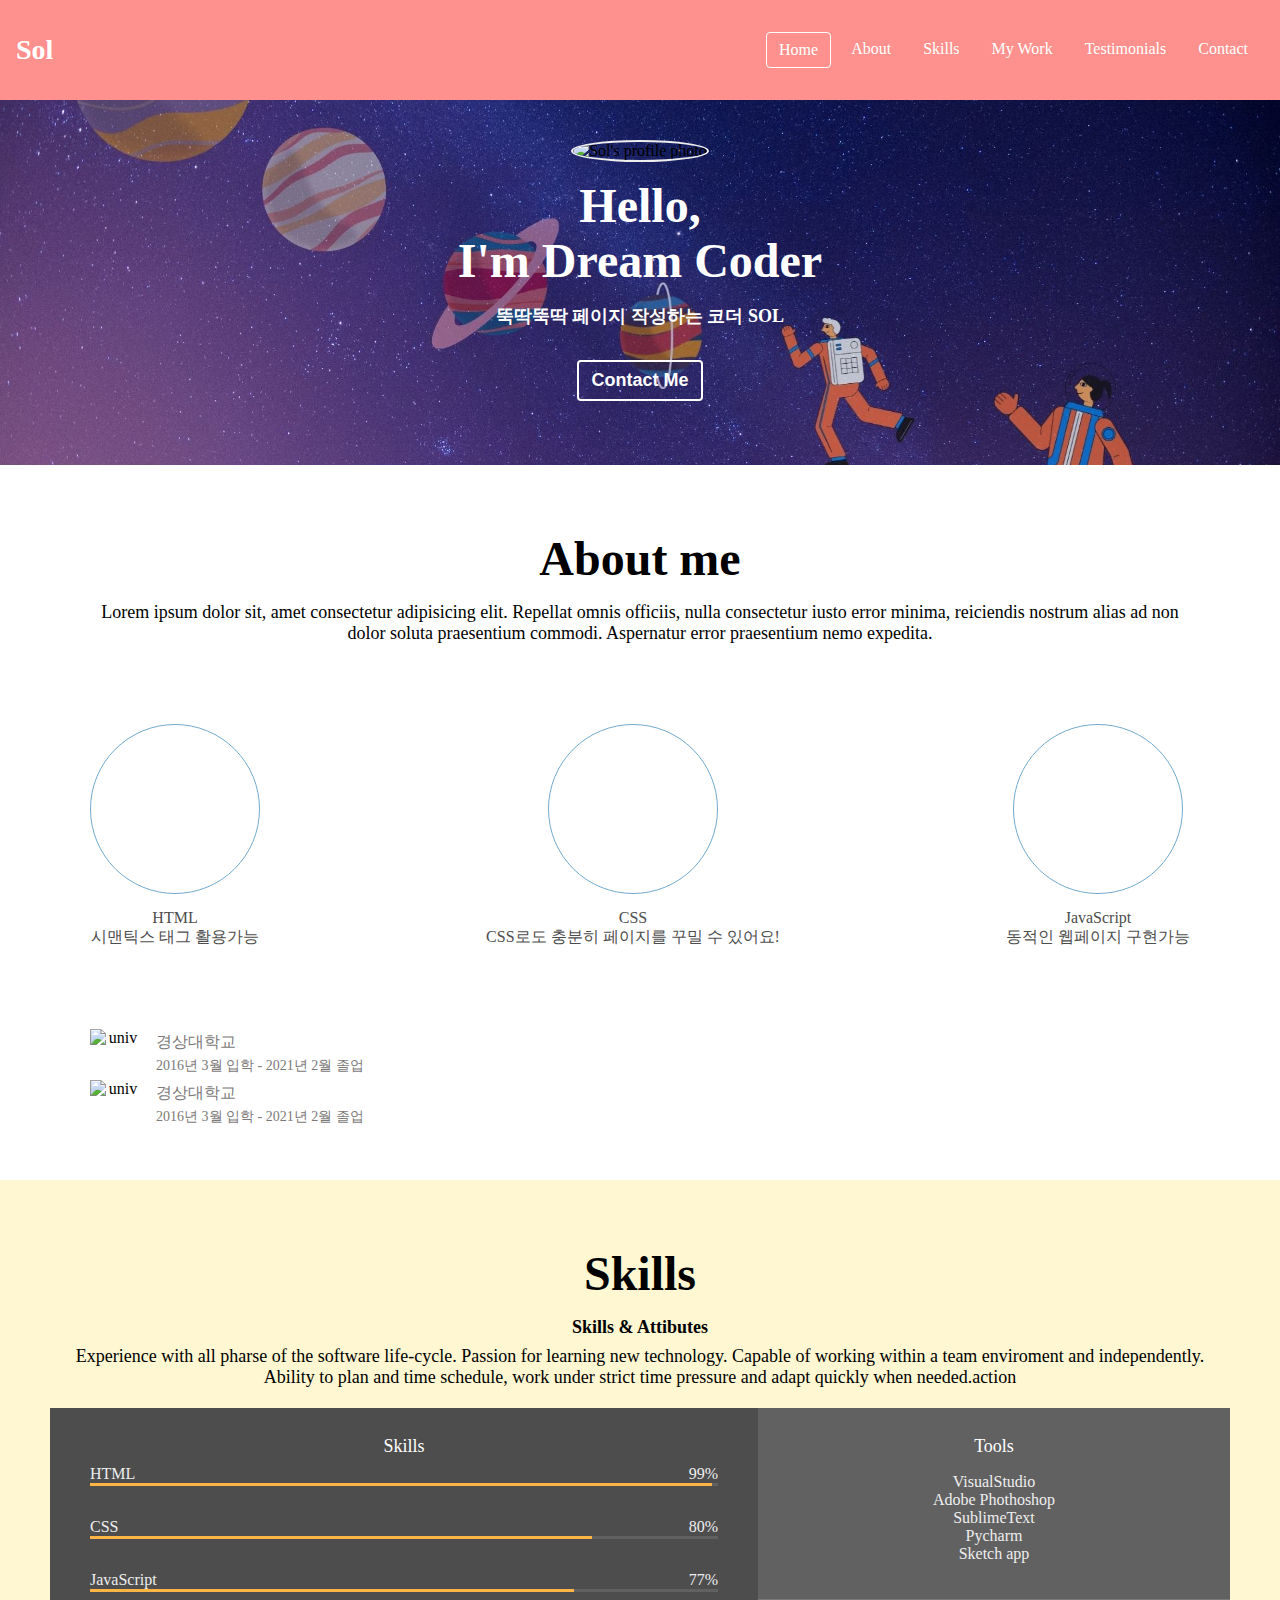
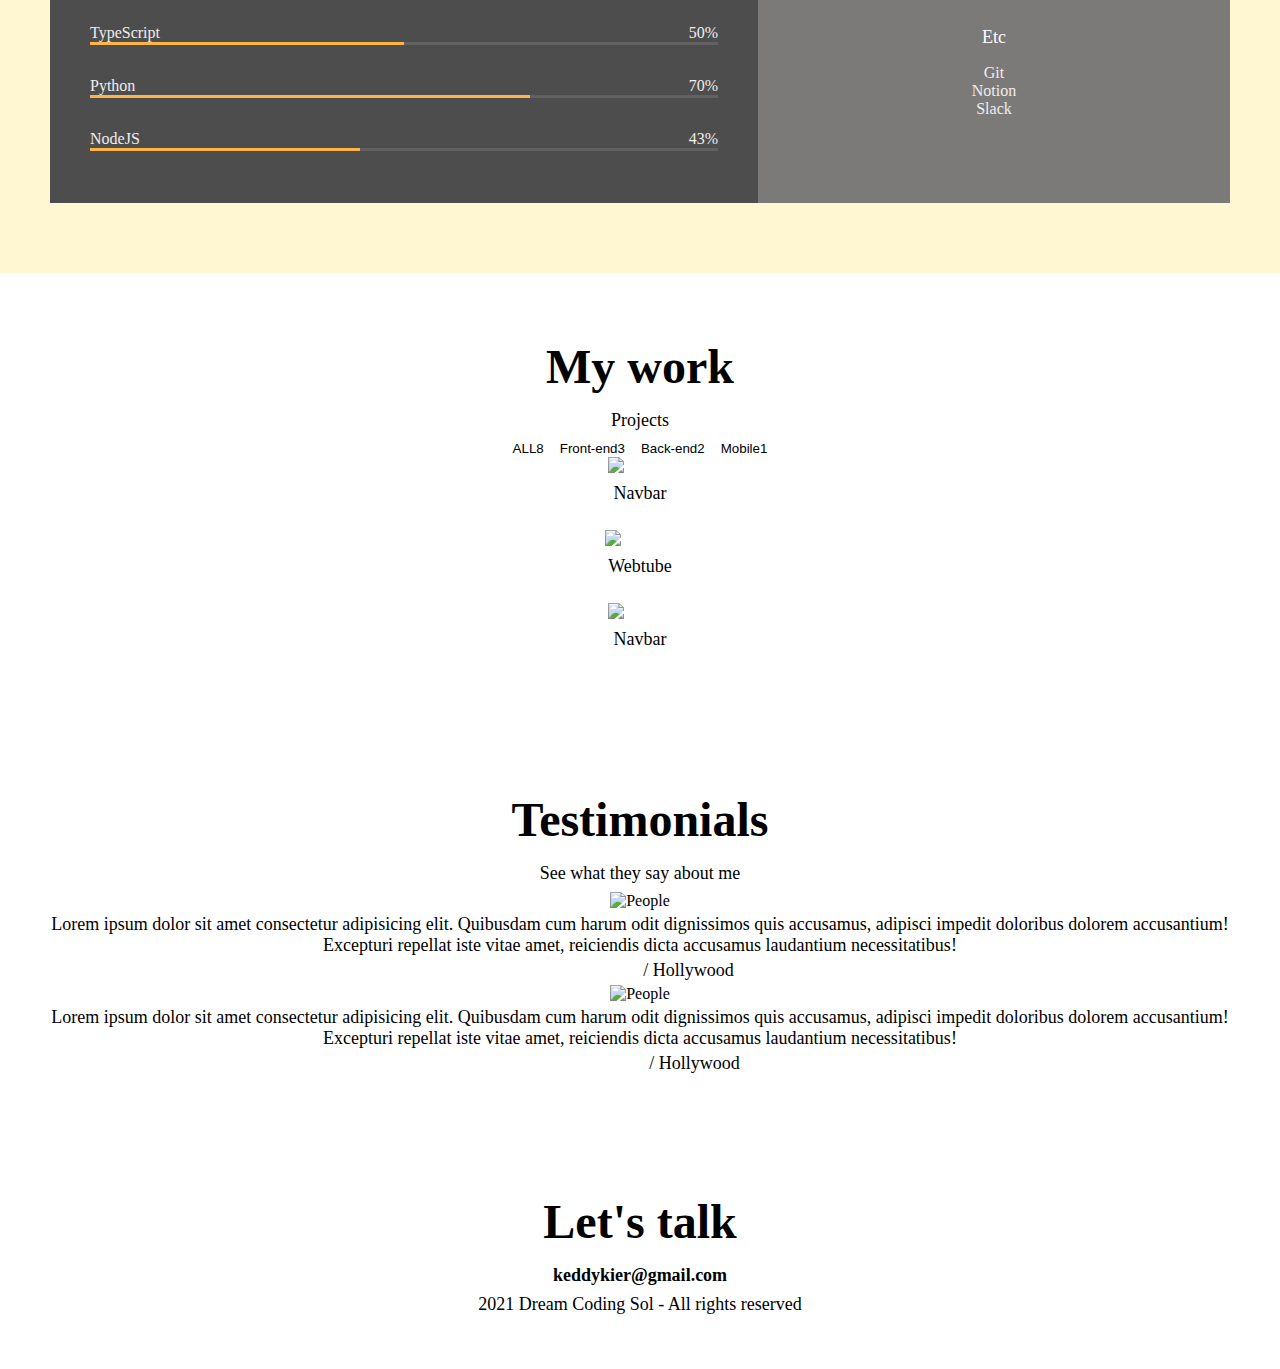
==== portfolio/index.html @ 5430c230 "CSS:Skills" ====
<!DOCTYPE html>
<html lang="en">
<head>
    <meta charset="UTF-8">
    <meta http-equiv="X-UA-Compatible" content="IE=edge">
    <meta name="viewport" content="width=device-width, initial-scale=1.0">
    <title>Sol's Portfolio</title>
    <meta name="description" content="Portfolio for world-renowned software engineer Elli">
    <meta name="author" content="sol">
    <link rel="icon" type="img/png" href="img/favicon.png"/>
    <script defer src="https://use.fontawesome.com/releases/v5.15.3/js/all.js" integrity="sha384-haqrlim99xjfMxRP6EWtafs0sB1WKcMdynwZleuUSwJR0mDeRYbhtY+KPMr+JL6f" crossorigin="anonymous"></script>
    <link rel="preconnect" href="https://fonts.googleapis.com">
    <link rel="preconnect" href="https://fonts.gstatic.com" crossorigin>
    <link href="https://fonts.googleapis.com/css2?family=Open+Sans:wght@400;600;700&display=swap" rel="stylesheet">
    <link rel="stylesheet" href="style.css">
    <script src="main.js" defer></script>
</head>
<body>
    <!-- Navbar -->
    <nav id="navbar">
        <div class="navbar__logo">
            <i class="fab fa-diaspora"></i>
            <a href="#">Sol</a>
        </div>
        <div class="navbar__menu">
            <ul class="navbar__menu">
                <li class="navbar__menu__item active">Home</li>
                <li class="navbar__menu__item">About</li>
                <li class="navbar__menu__item">Skills</li>
                <li class="navbar__menu__item">My Work</li>
                <li class="navbar__menu__item">Testimonials</li>
                <li class="navbar__menu__item">Contact</li>
            </ul>
        </div>
    </nav>
    <!-- Home -->
    <section id="home">
        <img src="img/profile.png" alt="Sol's profile photo" class="home__avatar">
        <h1 class="home_title">Hello, <br/>I'm Dream Coder</h1>
        <h2 class="home_description">뚝딱뚝딱 페이지 작성하는 코더 SOL</h2>
        <button class="home_contact">Contact Me</button>
    </section>
    <!-- About me -->
    <section id="about" class="section section__container">
        <h1>About me</h1>
        <p>Lorem ipsum dolor sit, amet consectetur adipisicing elit. Repellat omnis officiis, 
            nulla consectetur iusto error minima, reiciendis nostrum alias ad non dolor soluta praesentium commodi. 
            Aspernatur error praesentium nemo expedita.</p>
            <div class="about__majors">
                <div class="major">
                    <div class="major__icon">
                        <i class="fab fa-html5"></i>
                    </div>
                    <div class="major__title">HTML</div>
                    <div class="major__description">시맨틱스 태그 활용가능</div>
                </div>
            
                <div class="major">
                    <div class="major__icon">
                        <i class="fab fa-css3-alt"></i>
                    </div>
                    <div class="major__title">CSS</div>
                    <div class="major__description">CSS로도 충분히 페이지를 꾸밀 수 있어요!</div>
                </div>
                <div class="major">
                    <div class="major__icon">
                        <i class="fab fa-js-square"></i>
                    </div>
                <div class="major__title">JavaScript</div>
                <div class="major__description">동적인 웹페이지 구현가능</div>
                </div>
             </div>
    <div class="about__jobs">
        <div class="job">
            <img src="img/univ.png" alt="univ" class="job__logo">
            <div class="job__description">
            <p class="job__name">경상대학교</p>
            <p class="job__period">2016년 3월 입학 - 2021년 2월 졸업</p>
            </div>
        </div>
        <div class="job">
        <img src="img/univ.png" alt="univ" class="job__logo">
        <div class="job__description">
            <p class="job__name">경상대학교</p>
            <p class="job__period">2016년 3월 입학 - 2021년 2월 졸업</p>
        </div>
        </div>
    </div>    
</section>
    <!-- Skills -->
    <section id="skills" class="section">
        <div class="section__container">
        <h1>Skills</h1>
        <h2>Skills & Attibutes</h2>
        <p>Experience with all pharse of the software life-cycle. Passion for learning new technology.
            Capable of working within a team enviroment and independently. Ability to plan and time schedule, work under strict time pressure and adapt quickly when needed.action
        </p>
        <div class="skillset">
            <div class="skillset__left">
                <h3 class="skillset__title">Skills</h3>
                <div class="skill">
                    <div class="skill__description">
                        <span>HTML</span>
                        <span>99%</span>
                    </div>
                    <div class="skill__bar">
                        <div class="skill__value" style="width: 99%;"></div>
                    </div>
                </div>
                <div class="skill">
                    <div class="skill__description">
                        <span>CSS</span>
                        <span>80%</span>
                    </div>
                    <div class="skill__bar">
                        <div class="skill__value" style="width: 80%";></div>
                    </div>
                </div>
                <div class="skill">
                    <div class="skill__description">
                        <span>JavaScript</span>
                        <span>77%</span>
                    </div>
                    <div class="skill__bar">
                        <div class="skill__value" style="width: 77%";></div>
                    </div>
                </div>
                <div class="skill">
                    <div class="skill__description">
                        <span>TypeScript</span>
                        <span>50%</span>
                    </div>
                    <div class="skill__bar">
                        <div class="skill__value" style="width: 50%";></div>
                    </div>
                </div>
                <div class="skill">
                    <div class="skill__description">
                        <span>Python</span>
                        <span>70%</span>
                    </div>
                    <div class="skill__bar">
                        <div class="skill__value" style="width: 70%";></div>
                    </div>
                </div>
                <div class="skill">
                    <div class="skill__description">
                        <span>NodeJS</span>
                        <span>43%</span>
                    </div>
                    <div class="skill__bar">
                        <div class="skill__value" style="width: 43%";></div>
                    </div>
                </div>
            </div>
            <div class="skillset__right">
                <div class="tools">
                    <h3 class="skillset__title">Tools</h3>
                    <ul class="tools_list">
                        <li><span>VisualStudio</span></li>
                        <li><span>Adobe Phothoshop</span></li>
                        <li><span>SublimeText</span></li>
                        <li><span>Pycharm</span></li>
                        <li><span>Sketch app</span></li>
                    </ul>
                </div>
                <div class="etc">
                    <h3 class="skillset__title">Etc</h3>
                    <ul class="etc__list">
                        <li><span>Git</span></li>
                        <li><span>Notion</span></li>
                        <li><span>Slack</span></li>
                    </ul>
                </div>
            </div>
        </div>
    </div>
    </section>
    <!-- Work -->
    <section id="work" class="section">
        <h1>My work</h1>
        <h3>Projects</h3>
        <div class="work__categories">
            <button class="category__btn">ALL<span class="catecory__count">8</span></button>
            <button class="category__btn">Front-end<span class="catecory__count">3</button>
            <button class="category__btn">Back-end<span class="catecory__count">2</button>
            <button class="category__btn">Mobile<span class="catecory__count">1</button>
        </div>

        <div class="work__projects">
            <a href="" class="project" target=blank>
            <img class="project__img" src="img/projects/navbar.png" alt="Navbar">
            <div class="project__description">
                <h3>Navbar</h3>
                <span>make a Dynamic Navbar</span>
            </div>
            </a>
            <a href="" class="project" target=blank>
                <img class="project__img" src="img/projects/webtube.png" alt="webtube">
                <div class="project__description">
                    <h3>Webtube</h3>
                    <span>make a Mobile Webtube</span>
            </div>
            </a>
            <a href="" class="project" target=blank>
                <img class="project__img" src="img/projects/navbar.png" alt="Navbar">
                <div class="project__description">
                    <h3>Navbar</h3>
                    <span>make a Dynamic Navbar</span>
            </div>
            </a>
        </div>
    </section>
    <!-- Testminoals -->
    <section id="testimonials" class="section">
        <h1>Testimonials</h1>
        <h3>See what they say about me</h3>
        <div class="testimonials">
            <div class="testimonial">
                <img src="img/people/emmastone.jpeg" alt="People" class="testimonial__avatar">
                <div class="testimonial__speech-bubble">
                    <p>Lorem ipsum dolor sit amet consectetur adipisicing elit. Quibusdam cum harum odit dignissimos quis accusamus, adipisci impedit doloribus dolorem accusantium! Excepturi repellat iste vitae amet, reiciendis dicta accusamus laudantium necessitatibus!</p>
                    <p class="name"><a href="">Emma Stone</a> / Hollywood</p>
                </div>
            <div class="testimonial">
                <img src="img/people/emmawatson.jpeg" alt="People" class="testimonial__avatar">
                <div class="testimonial__speech-bubble">
                    <p>Lorem ipsum dolor sit amet consectetur adipisicing elit. Quibusdam cum harum odit dignissimos quis accusamus, adipisci impedit doloribus dolorem accusantium! Excepturi repellat iste vitae amet, reiciendis dicta accusamus laudantium necessitatibus!</p>
                    <p class="name"><a href="">Emma Watson</a> / Hollywood</p>
                </div>
            </div>
        </div>
    </section>
    <!-- Contact -->
    <section id="contact" class="section">
        <h1 class="contact__title">Let's talk</h1>
        <h2 class="contact__email">keddykier@gmail.com</h2>
        <div class="contact__links">
        <a href="https://github.com/EomNamyoung" target="_blank">
            <i class="fab fa-github"></i>
        </a>
    </div>
    <p class="contact__rights">2021 Dream Coding Sol - All rights reserved</p>
    </section>
</body>
</html>
---- portfolio/style.css ----
/* Global */
:root {
  /* Color */
  --color-white: #ffffff;
  --color-light-white: #eeeeee;
  --color-dark-white: #bdbdbd;
  --color-pink: #fe918d;
  --color-dark-pink: #ff6863;
  --color-dark-grey: #4d4d4d;
  --color-grey: #616161;
  --color-light-grey: #7c7979;
  --color-blue: #73aace;
  --color-yellow: #fff7d1;
  --color-orange: #feb546;
  --color-black: #000000;

  /* Font size */
  --font-large: 48px;
  --font-medium: 28px;
  --font-regular: 18px;
  --font-small: 16px;
  --font-micro: 14px;

  /* Font weight */
  --weight-bold: 700;
  --weight-semi-bold: 600;
  --weight-regular: 400;

  /* Size */
  --size-border-radius: 4px;

  /* Animation */
  --animation-duration: 500ms;
}

/* Universal tags */
* {
  box-sizing: border-box;
}

body {
  margin: 0;
  font-family: "Open Sans" sans-serif;
  cursor: default;
}
a {
  text-decoration: none;
  color: var(--color-white);
}
ul {
  padding-left: 0;
}
li {
  list-style: none;
}
button {
  background-color: transparent;
  cursor: pointer;
  border: none;
  outline: none;
}

/* Typography */
h1 {
  font-size: var(--font-large);
  font-weight: var(--weight-bold);
  color: var(--color-black);
  margin: 16px 0px;
}

h2 {
  font-size: var(--font-regular);
  font-weight: var(--weight-semi-bold);
  color: var(--color-black);
  margin: 8px 0;
}
h3 {
  font-size: var(--font-regular);
  font-weight: var(--font-regular);
  color: var(--color-black);
  margin: 8px 0;
}

p {
  font-size: var(--font-regular);
  font-weight: var(--font-regular);
  color: var(--color-black);
  margin: 4px 0;
}

/* Navbar */
#navbar {
  display: flex;
  justify-content: space-between;
  background-color: var(--color-pink);
  align-items: center;
  color: var(--color-white);
  padding: 16px;
}

.navbar__menu {
  display: flex;
}
.navbar__logo {
  font-size: var(--font-medium);
  font-weight: var(--weight-semi-bold);
}
.navbar__menu__item {
  padding: 8px 12px;
  margin: 0 4px;
  cursor: pointer;
  border-radius: var(--size-border-radius);
}
.navbar__menu__item.active {
  border: 1px solid var(--color-white);
  border-radius: var(--size-border-radius);
}
.navbar__menu__item:hover {
  background-color: var(--color-dark-pink);
}

/* Home */
#home {
  background: url("img/space.jpg") center/cover no-repeat;
  padding: 40px;
  text-align: center;
}
.home__avatar {
  width: 250px;
  height: 250px;
  border-radius: 50%;
  border: 2px solid var(--color-light-white);
}

.home_title,
.home_description {
  color: var(--color-white);
}

.home_contact {
  font-size: var(--font-regular);
  font-weight: var(--weight-bold);
  margin: 24px;
  padding: 8px 12px;
  border: 2px solid var(--color-white);
  border-radius: var(--size-border-radius);
  color: var(--color-white);
}
/* Section common */
.section {
  padding: 50px;
  text-align: center;
  margin: auto;
}

.section__container {
  max-width: 1200px;
  margin: auto;
}

/* About */

.about__majors {
  display: flex;
  justify-content: space-between;
  margin: 80px 0;
}

.major__icon {
  width: 170px;
  height: 170px;
  font-size: 70px;
  line-height: 170px;
  margin: auto;
  border: 1px solid var(--color-blue);
  border-radius: 50%;
  margin-bottom: 15px;
  color: var(--color-blue);
}
.major__icon i {
  transition: all var(--animation-duration) ease;
}
.major__icon :hover {
  color: var(--color-pink);
  transform: rotate(-30deg) scale(1.1);
}
.major__title,
.major__description {
  color: var(--color-dark-grey);
}

.major__description {
  font-size: var(--font-small);
}
.job {
  display: flex;
  align-items: center;
}
.job__logo {
  width: 50px;
  height: 50px;
}
.job__description {
  margin: 0 16px;
  text-align: left;
}
.job__name,
.job__period {
  color: var(--color-light-grey);
}

.job__name {
  font-size: var(--font-small);
}
.job__period {
  font-size: var(--font-micro);
}
/* Skill */

#skills {
  background-color: var(--color-yellow);
}
.skillset {
  display: flex;
  background-color: var(--color-light-grey);
  color: var(--color-light-white);
  margin: 20px 0;
}
.skillset__title {
  color: var(--color-white);
}
.skillset__left {
  flex-basis: 60%;
  background-color: var(--color-dark-grey);
  padding: 20px 40px;
}
.skill {
  margin-bottom: 32px;
}
.skill__description {
  display: flex;
  justify-content: space-between;
}
.skill__bar {
  width: 100%;
  height: 3px;
  background-color: var(--color-grey);
}
.skill__value {
  height: 3px;
  background-color: var(--color-orange);
}
.skillset__right {
  flex-basis: 40%;
}

.tools {
  background-color: var(--color-grey);
}

.tools,
.etc {
  padding: 20px;
}
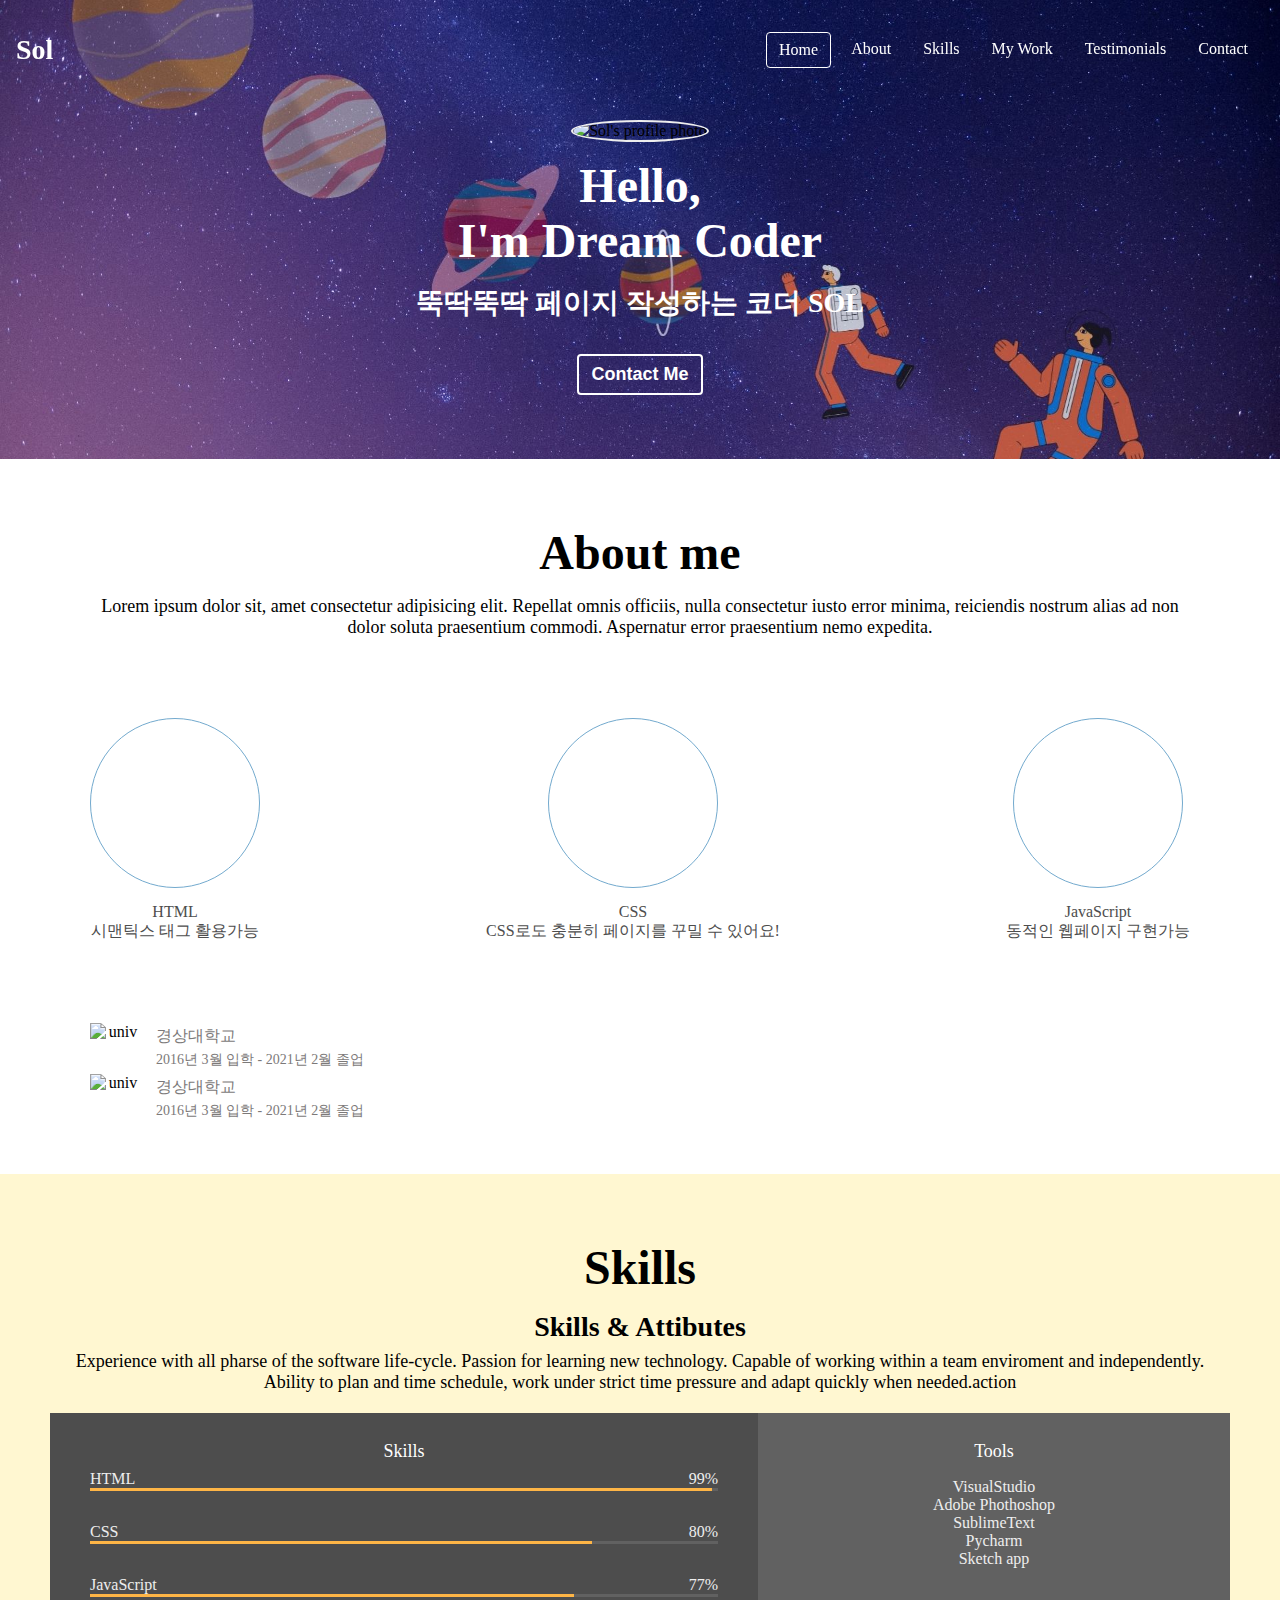
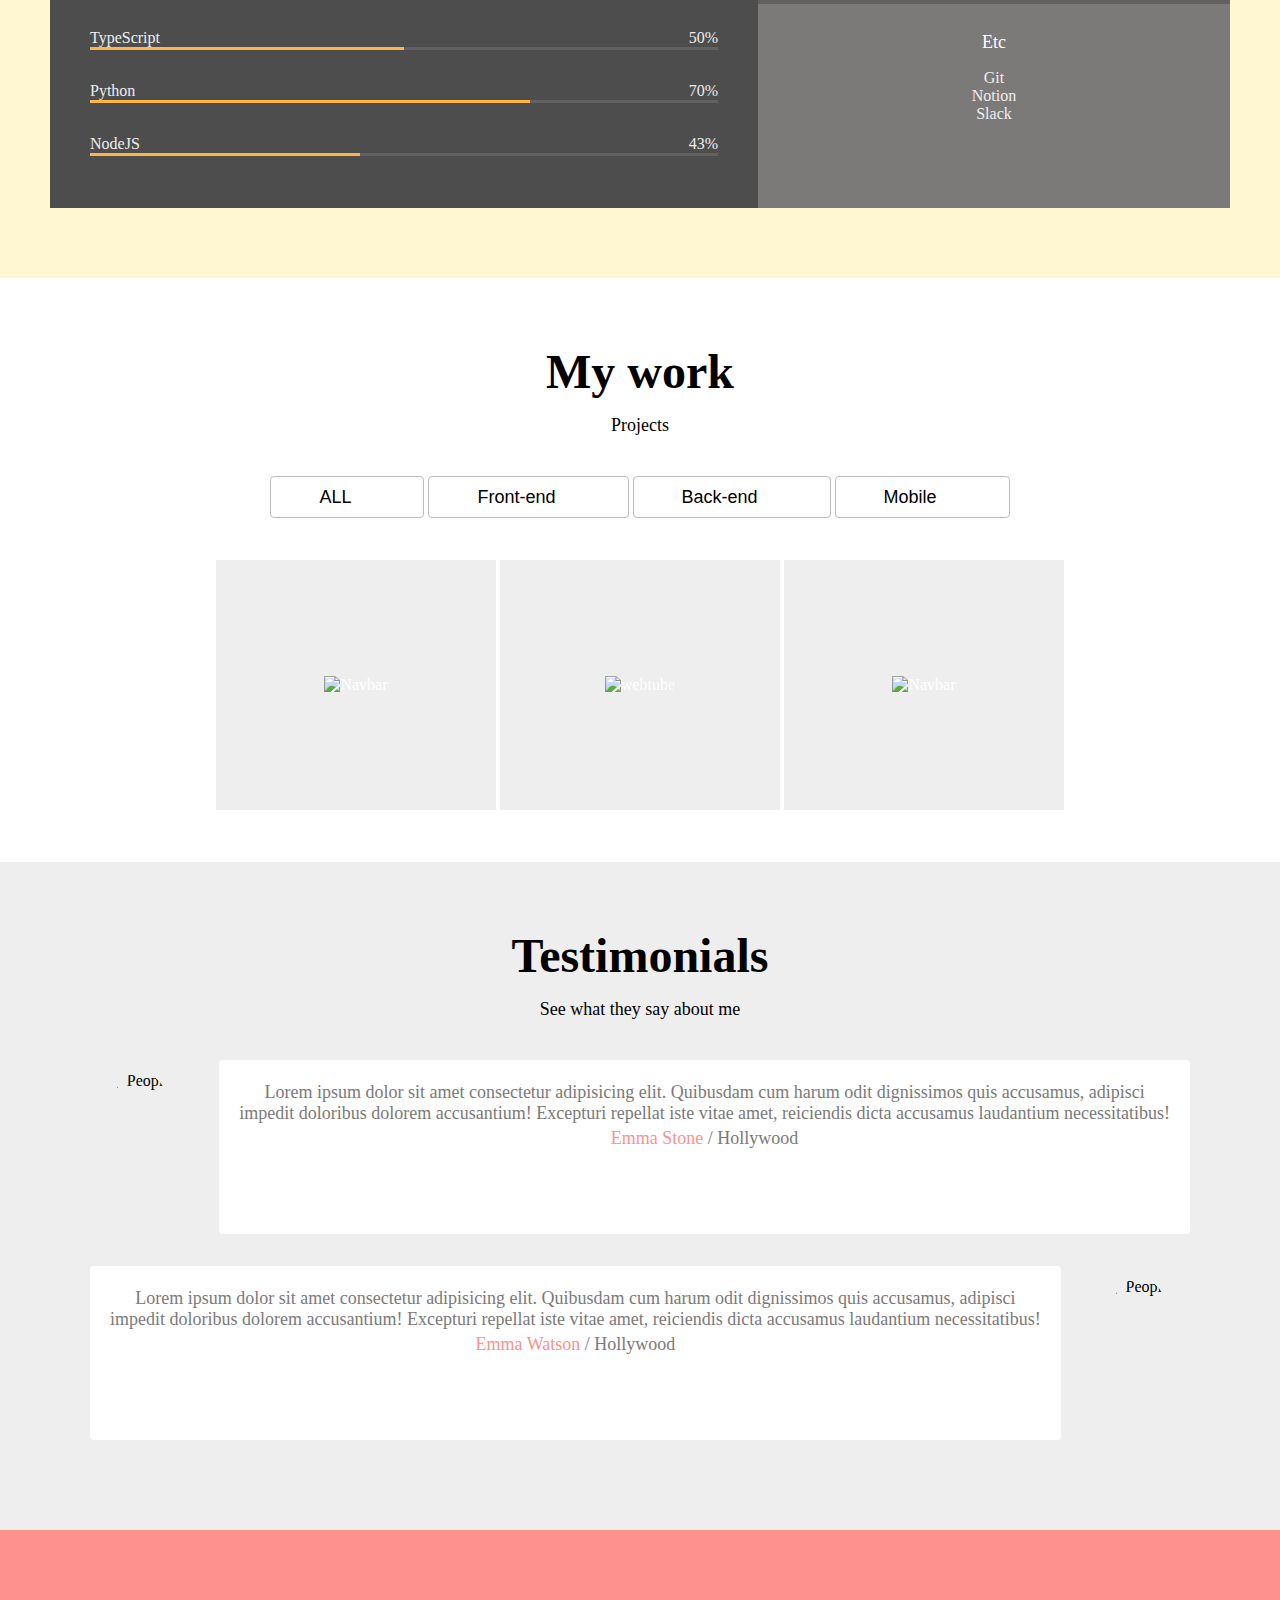
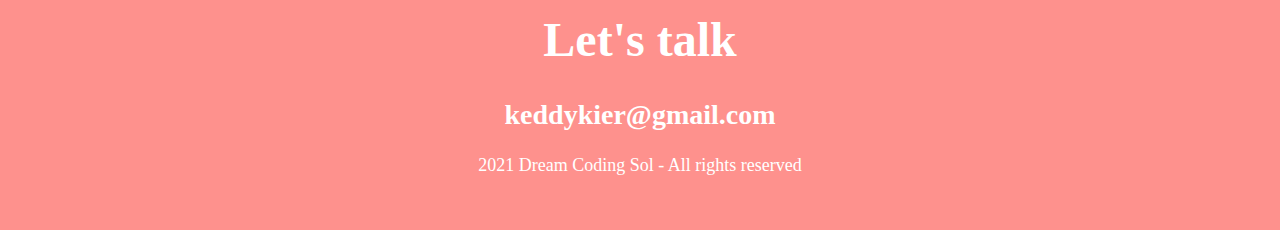
==== commit 5e3fa205: "JS: Navbar" ====
--- a/portfolio/index.html
+++ b/portfolio/index.html
@@ -32,6 +32,10 @@
                 <li class="navbar__menu__item">Contact</li>
             </ul>
         </div>
+        <!-- Toggle Button -->
+        <button class="navbar__toggle-btn">
+            <i class="fas fa-bars"></i>
+        </button>
     </nav>
     <!-- Home -->
     <section id="home">
@@ -178,13 +182,14 @@
     </section>
     <!-- Work -->
     <section id="work" class="section">
-        <h1>My work</h1>
+        <div class="section__container">
+            <h1>My work</h1>
         <h3>Projects</h3>
         <div class="work__categories">
-            <button class="category__btn">ALL<span class="catecory__count">8</span></button>
-            <button class="category__btn">Front-end<span class="catecory__count">3</button>
-            <button class="category__btn">Back-end<span class="catecory__count">2</button>
-            <button class="category__btn">Mobile<span class="catecory__count">1</button>
+            <button class="category__btn">ALL<span class="category__count">8</span></button>
+            <button class="category__btn">Front-end<span class="category__count">3</button>
+            <button class="category__btn">Back-end<span class="category__count">2</button>
+            <button class="category__btn">Mobile<span class="category__count">1</button>
         </div>
 
         <div class="work__projects">
@@ -213,7 +218,8 @@
     </section>
     <!-- Testminoals -->
     <section id="testimonials" class="section">
-        <h1>Testimonials</h1>
+        <div class="section__container">
+            <h1>Testimonials</h1>
         <h3>See what they say about me</h3>
         <div class="testimonials">
             <div class="testimonial">
@@ -222,13 +228,17 @@
                     <p>Lorem ipsum dolor sit amet consectetur adipisicing elit. Quibusdam cum harum odit dignissimos quis accusamus, adipisci impedit doloribus dolorem accusantium! Excepturi repellat iste vitae amet, reiciendis dicta accusamus laudantium necessitatibus!</p>
                     <p class="name"><a href="">Emma Stone</a> / Hollywood</p>
                 </div>
+            </div>
             <div class="testimonial">
-                <img src="img/people/emmawatson.jpeg" alt="People" class="testimonial__avatar">
                 <div class="testimonial__speech-bubble">
                     <p>Lorem ipsum dolor sit amet consectetur adipisicing elit. Quibusdam cum harum odit dignissimos quis accusamus, adipisci impedit doloribus dolorem accusantium! Excepturi repellat iste vitae amet, reiciendis dicta accusamus laudantium necessitatibus!</p>
                     <p class="name"><a href="">Emma Watson</a> / Hollywood</p>
                 </div>
-            </div>
+                <img src="img/people/emmawatson.jpeg" alt="People" class="testimonial__avatar">
+                
+            </div>
+        </div>
+        </div>
         </div>
     </section>
     <!-- Contact -->
--- a/portfolio/style.css
+++ b/portfolio/style.css
@@ -30,7 +30,7 @@
   --size-border-radius: 4px;
 
   /* Animation */
-  --animation-duration: 500ms;
+  --animation-duration: 300ms;
 }
 
 /* Universal tags */
@@ -69,7 +69,7 @@
 }
 
 h2 {
-  font-size: var(--font-regular);
+  font-size: var(--font-medium);
   font-weight: var(--weight-semi-bold);
   color: var(--color-black);
   margin: 8px 0;
@@ -90,21 +90,28 @@
 
 /* Navbar */
 #navbar {
-  display: flex;
+  position: fixed;
+  display: flex;
+  width: 100%;
   justify-content: space-between;
+  background-color: transparent;
+  align-items: center;
+  color: var(--color-white);
+  padding: 16px;
+  transition: all var(--animation-duration) ease-in-out;
+}
+#navbar.navbar--dark {
   background-color: var(--color-pink);
-  align-items: center;
-  color: var(--color-white);
-  padding: 16px;
-}
-
-.navbar__menu {
-  display: flex;
+  padding: 8px;
 }
 .navbar__logo {
   font-size: var(--font-medium);
   font-weight: var(--weight-semi-bold);
 }
+.navbar__menu {
+  display: flex;
+}
+
 .navbar__menu__item {
   padding: 8px 12px;
   margin: 0 4px;
@@ -119,10 +126,19 @@
   background-color: var(--color-dark-pink);
 }
 
+.navbar__toggle-btn {
+  position: absolute;
+  right: 32px;
+  top: 18px;
+  font-size: 24px;
+  color: var(--color-white);
+  display: none;
+}
 /* Home */
 #home {
   background: url("img/space.jpg") center/cover no-repeat;
   padding: 40px;
+  padding-top: 120px;
   text-align: center;
 }
 .home__avatar {
@@ -180,7 +196,8 @@
 .major__icon i {
   transition: all var(--animation-duration) ease;
 }
-.major__icon :hover {
+
+.major__icon:hover i {
   color: var(--color-pink);
   transform: rotate(-30deg) scale(1.1);
 }
@@ -262,3 +279,184 @@
 .etc {
   padding: 20px;
 }
+
+/* Work */
+.work__categories {
+  margin: 40px;
+}
+.category__btn {
+  border: 1px solid var(--color-dark-white);
+  border-radius: var(--size-border-radius);
+  font-size: var(--font-regular);
+  padding: 8px 48px;
+}
+.category__btn.active,
+.category__btn:hover {
+  background-color: var(--color-pink);
+  color: var(--color-white);
+}
+.category__btn.active .category__count,
+.category__btn:hover .category__count {
+  opacity: 1;
+  top: 0;
+}
+.category__count {
+  background-color: var(--color-orange);
+  border-radius: 50%;
+  color: var(--color-white);
+  width: 24px;
+  height: 24px;
+  line-height: 24px;
+  display: inline-block;
+  position: relative;
+  top: -20px;
+  left: 4px;
+  opacity: 0;
+  transition: all var(--animation-duration) ease;
+}
+
+.work__projects {
+  display: flex;
+  flex-wrap: wrap;
+  justify-content: center;
+}
+
+.project {
+  position: relative;
+  display: flex;
+  justify-content: center;
+  align-items: center;
+  width: 280px;
+  height: 250px;
+  margin: 2px;
+  background-color: var(--color-light-white);
+}
+.project__img {
+  max-width: 100%;
+  max-height: 100%;
+}
+.project__description {
+  position: absolute;
+  background-color: var(--color-black);
+  display: flex;
+  flex-direction: column;
+  justify-content: center;
+  top: 0;
+  left: 0;
+  width: 100%;
+  height: 100%;
+  opacity: 0;
+  transform: translateY(10px);
+  transition: all var(--animation-duration) ease-in;
+}
+.project:hover .project__description {
+  opacity: 0.8;
+  transform: translateY(0px);
+}
+.project__description h3 {
+  color: var(--color-white);
+}
+.project__description h3:after {
+  content: "";
+  display: block;
+  position: relative;
+  left: 50%;
+  width: 25px;
+  height: 2px;
+  margin-left: -12px;
+  margin-top: 8px;
+  background-color: var(--color-dark-white);
+}
+/* Testimonial */
+#testimonials {
+  background-color: var(--color-light-white);
+}
+.testimonials {
+  margin: 40px;
+}
+.testimonial {
+  display: flex;
+  margin: 32px 0;
+}
+.testimonial__avatar {
+  width: 150px;
+  height: 150px;
+  border-radius: 50%;
+  margin: 12px;
+}
+.testimonial__avatar:nth-child(odd) {
+  margin-right: 40px;
+}
+.testimonial__avatar:nth-child(even) {
+  margin-left: 40px;
+}
+.testimonial__speech-bubble {
+  padding: 18px;
+  background-color: var(--color-white);
+  border-radius: var(--size-border-radius);
+}
+
+.testimonial__speech-bubble p {
+  color: var(--color-light-grey);
+}
+.testimonial__speech-bubble a {
+  color: var(--color-pink);
+}
+/* Contact */
+
+#contact {
+  background-color: var(--color-pink);
+}
+
+.contact__title,
+.contact__email,
+.contact__rights {
+  color: var(--color-white);
+}
+
+.contact__title {
+  margin: 32px 0;
+}
+.contact__links {
+  font-size: var(--font-large);
+  margin: 24px 0;
+  transition: all var(--animation-duration) ease-in;
+}
+
+.contact__links i:hover {
+  transform: scale(1.1);
+  color: var(--color-yellow);
+}
+
+/* For below 768px screen width */
+@media screen and (max-width: 768px) {
+  .navbar__toggle-btn {
+    display: block;
+  }
+  #navbar {
+    flex-direction: column;
+    align-items: flex-start;
+  }
+  .navbar__menu {
+    flex-direction: column;
+    text-align: center;
+    width: 100%;
+    display: none;
+  }
+  .about__majors {
+    flex-direction: column;
+  }
+  .major {
+    margin-bottom: 38px;
+  }
+  .skillset {
+    flex-direction: column;
+  }
+  .project {
+    flex-grow: 1;
+  }
+  .testimonial__avatar {
+    width: 80px;
+    height: 80px;
+  }
+}
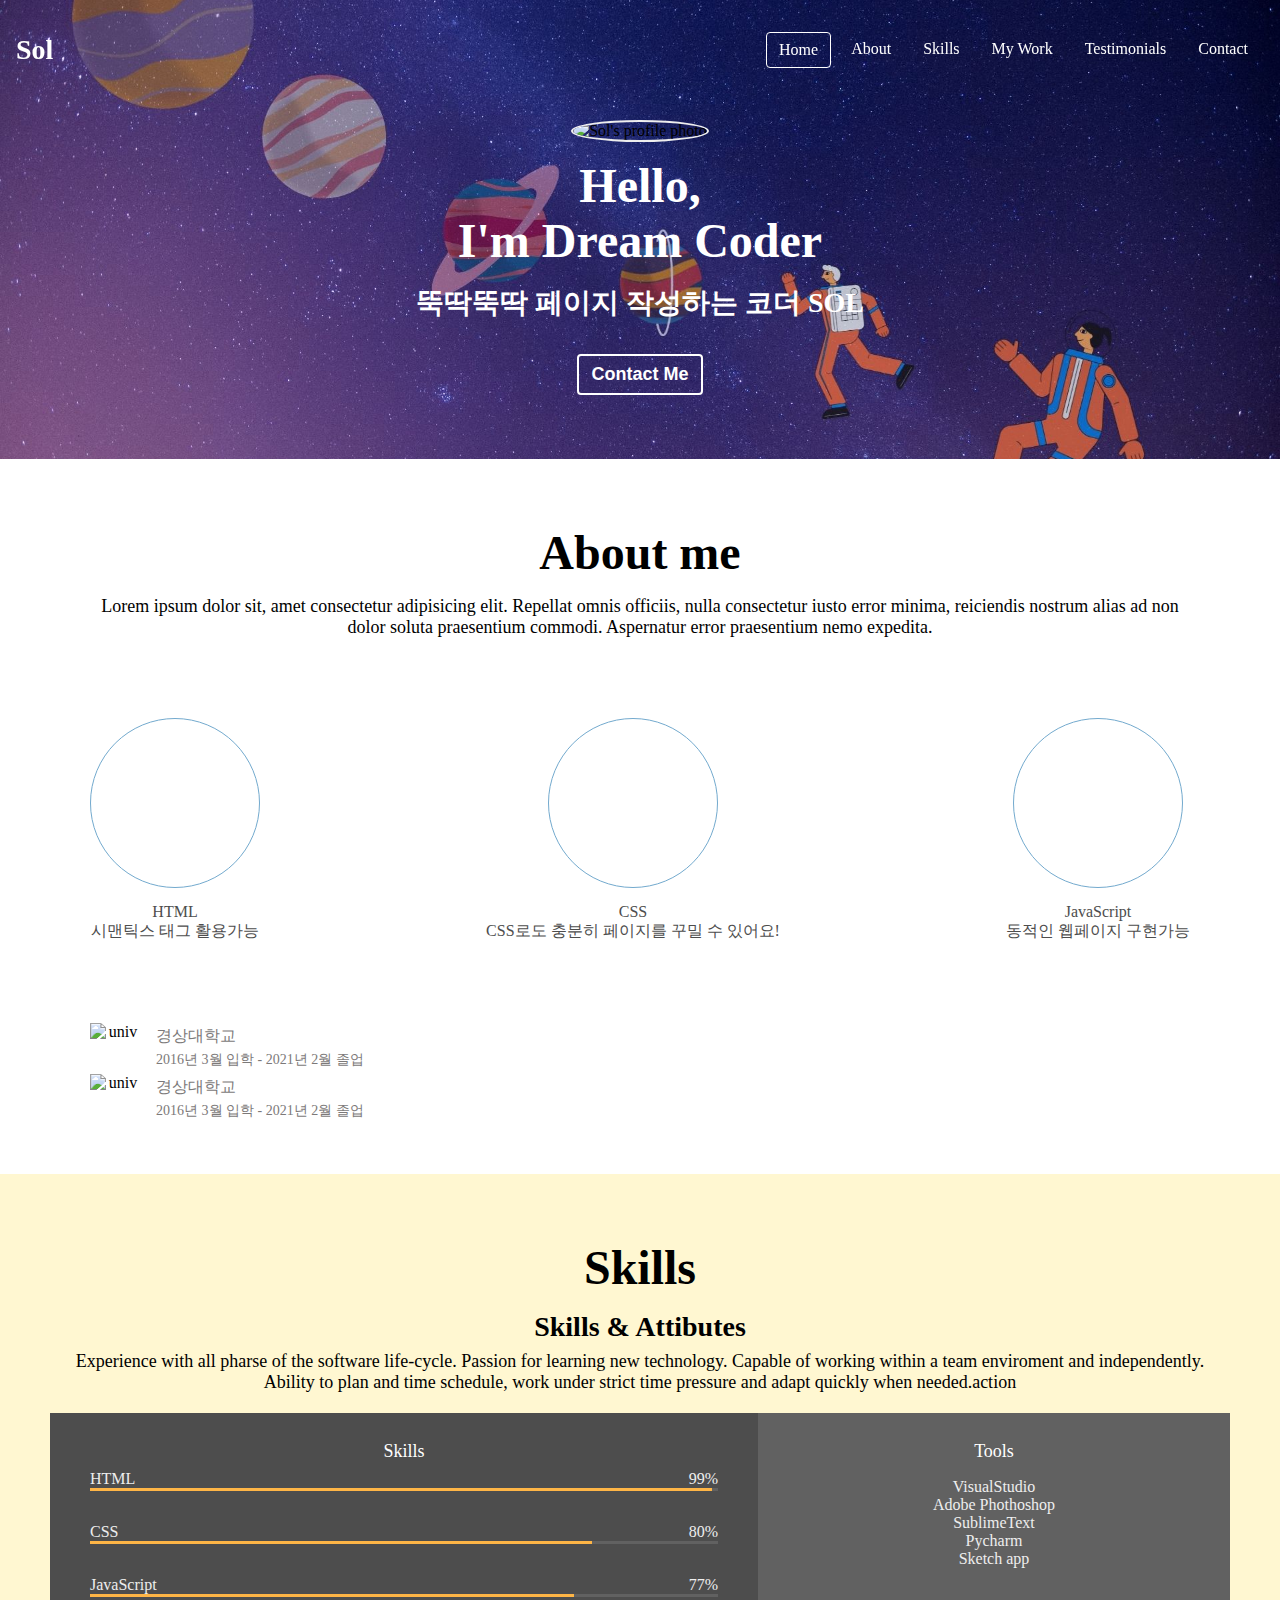
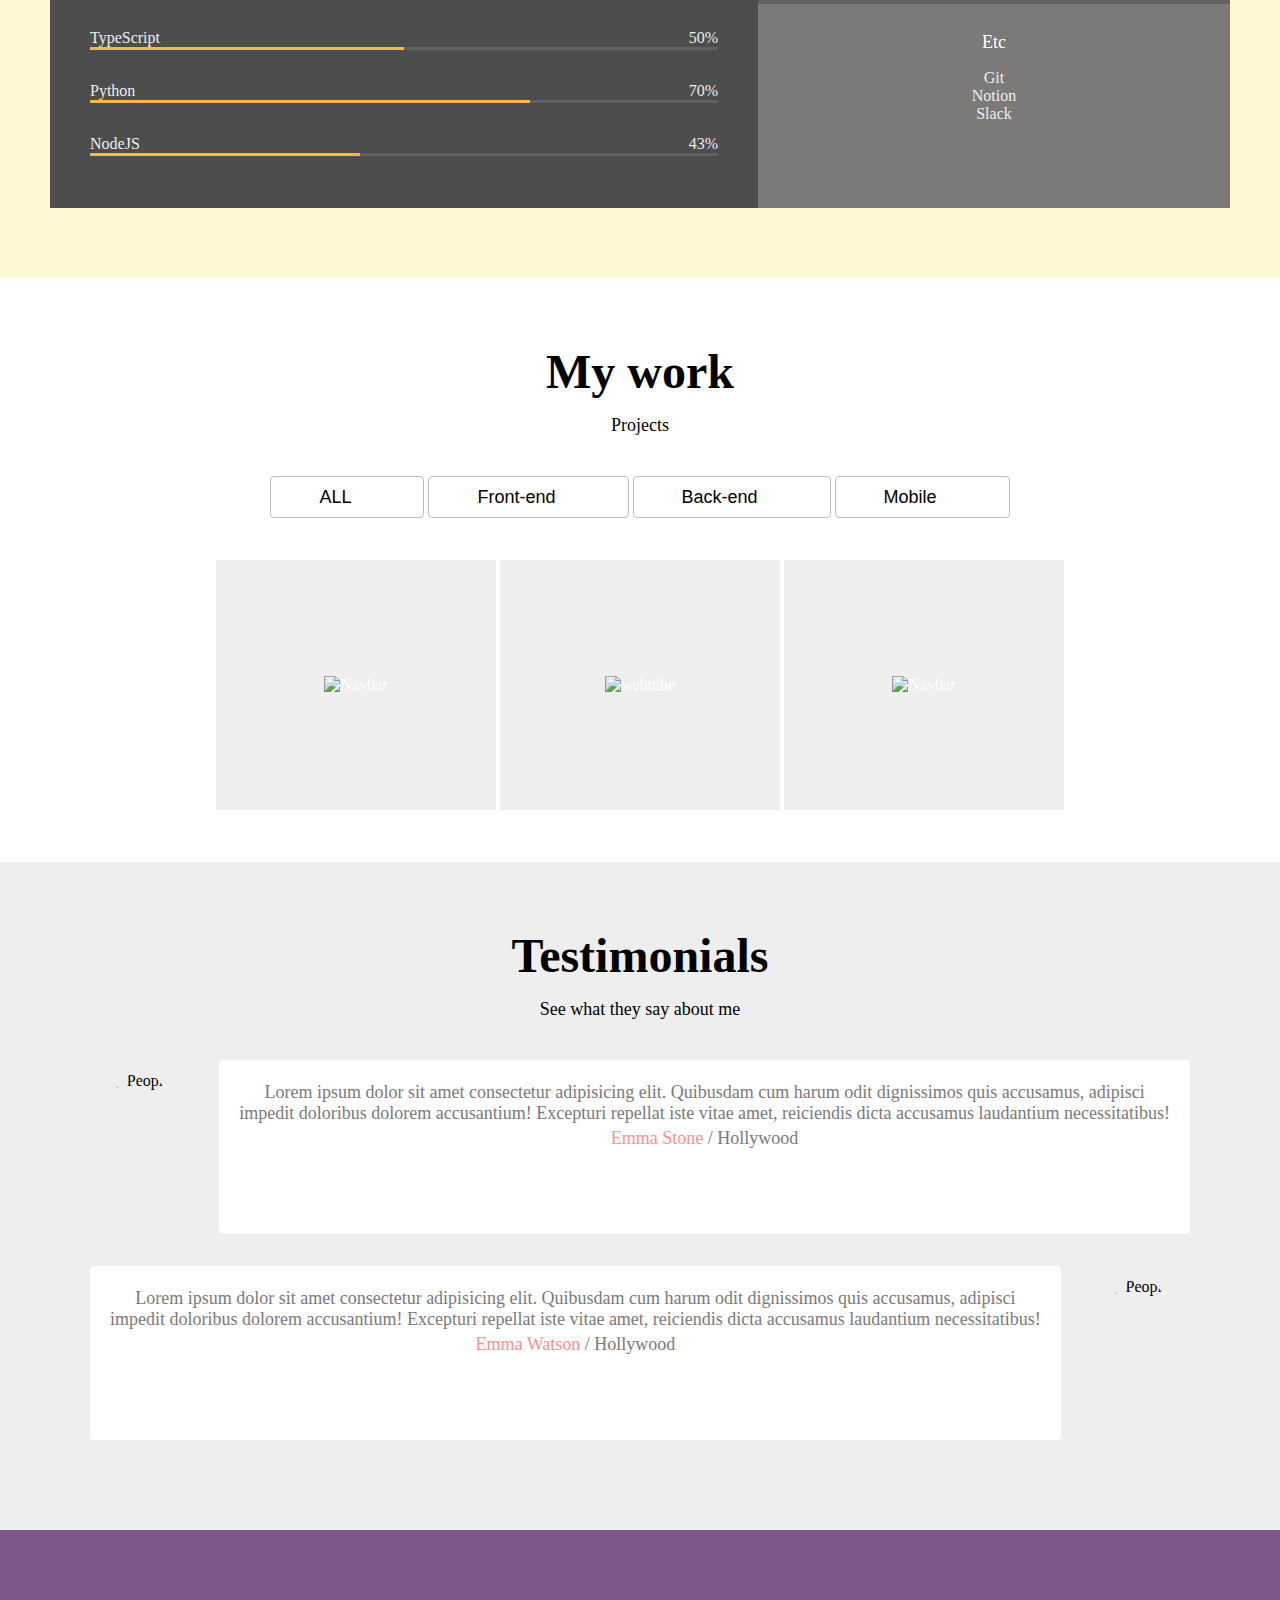
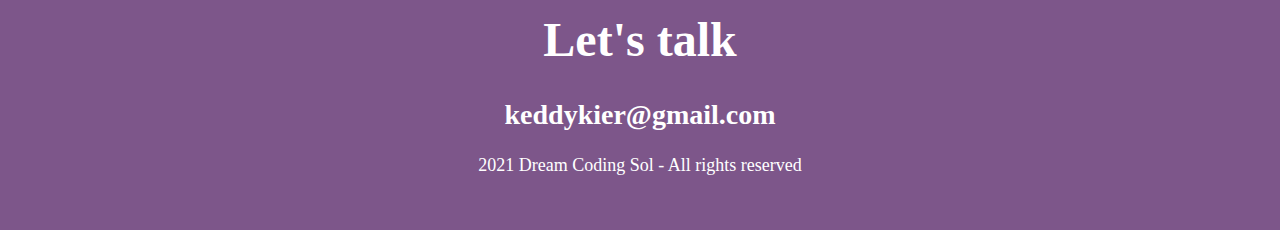
==== commit 6c1b3505: "JS: Navbar menu click" ====
--- a/portfolio/index.html
+++ b/portfolio/index.html
@@ -24,12 +24,12 @@
         </div>
         <div class="navbar__menu">
             <ul class="navbar__menu">
-                <li class="navbar__menu__item active">Home</li>
-                <li class="navbar__menu__item">About</li>
-                <li class="navbar__menu__item">Skills</li>
-                <li class="navbar__menu__item">My Work</li>
-                <li class="navbar__menu__item">Testimonials</li>
-                <li class="navbar__menu__item">Contact</li>
+                <li class="navbar__menu__item active" data-link="#home">Home</li>
+                <li class="navbar__menu__item" data-link="#about">About</li>
+                <li class="navbar__menu__item" data-link="#skills">Skills</li>
+                <li class="navbar__menu__item" data-link="#work">My Work</li>
+                <li class="navbar__menu__item" data-link="#testimonials">Testimonials</li>
+                <li class="navbar__menu__item" data-link="#contact">Contact</li>
             </ul>
         </div>
         <!-- Toggle Button -->
--- a/portfolio/style.css
+++ b/portfolio/style.css
@@ -13,6 +13,7 @@
   --color-yellow: #fff7d1;
   --color-orange: #feb546;
   --color-black: #000000;
+  --color-violet: #7d568a;
 
   /* Font size */
   --font-large: 48px;
@@ -99,9 +100,10 @@
   color: var(--color-white);
   padding: 16px;
   transition: all var(--animation-duration) ease-in-out;
+  z-index: 1;
 }
 #navbar.navbar--dark {
-  background-color: var(--color-pink);
+  background-color: var(--color-violet);
   padding: 8px;
 }
 .navbar__logo {
@@ -405,7 +407,7 @@
 /* Contact */
 
 #contact {
-  background-color: var(--color-pink);
+  background-color: var(--color-violet);
 }
 
 .contact__title,
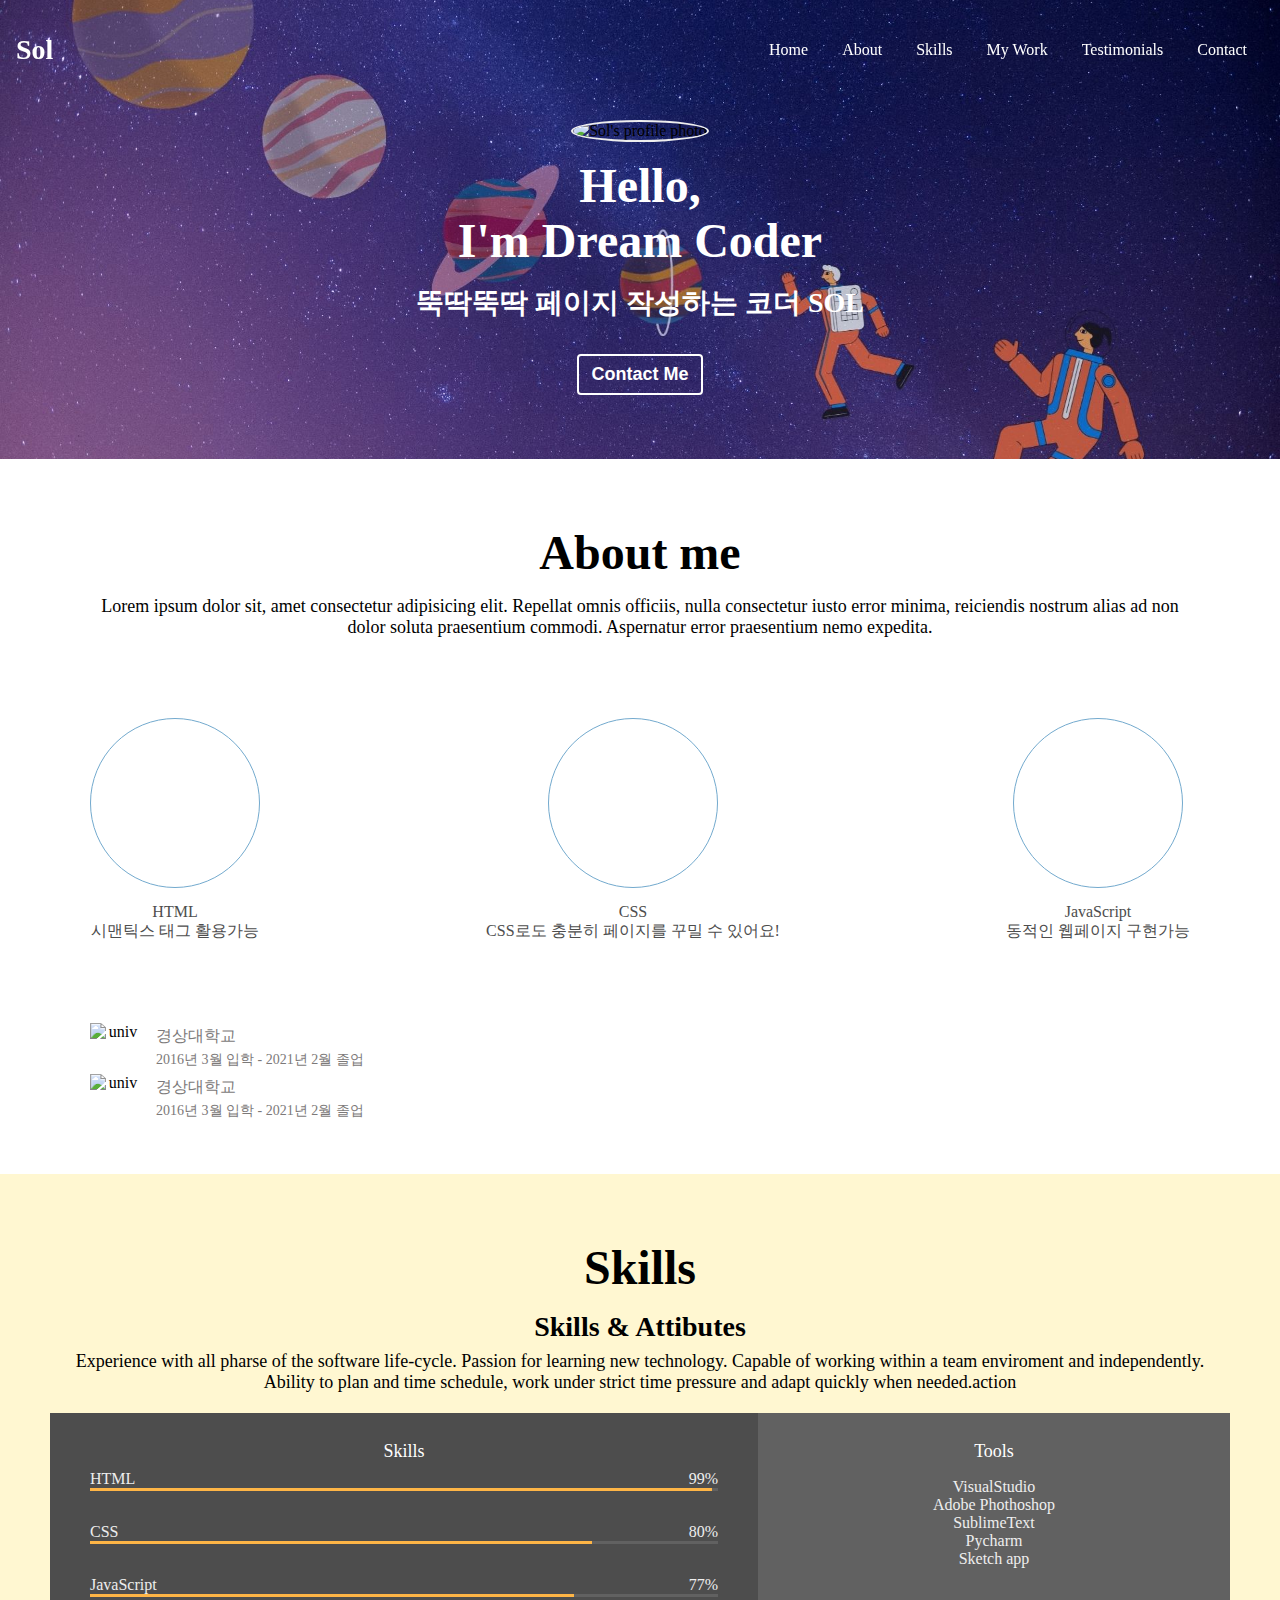
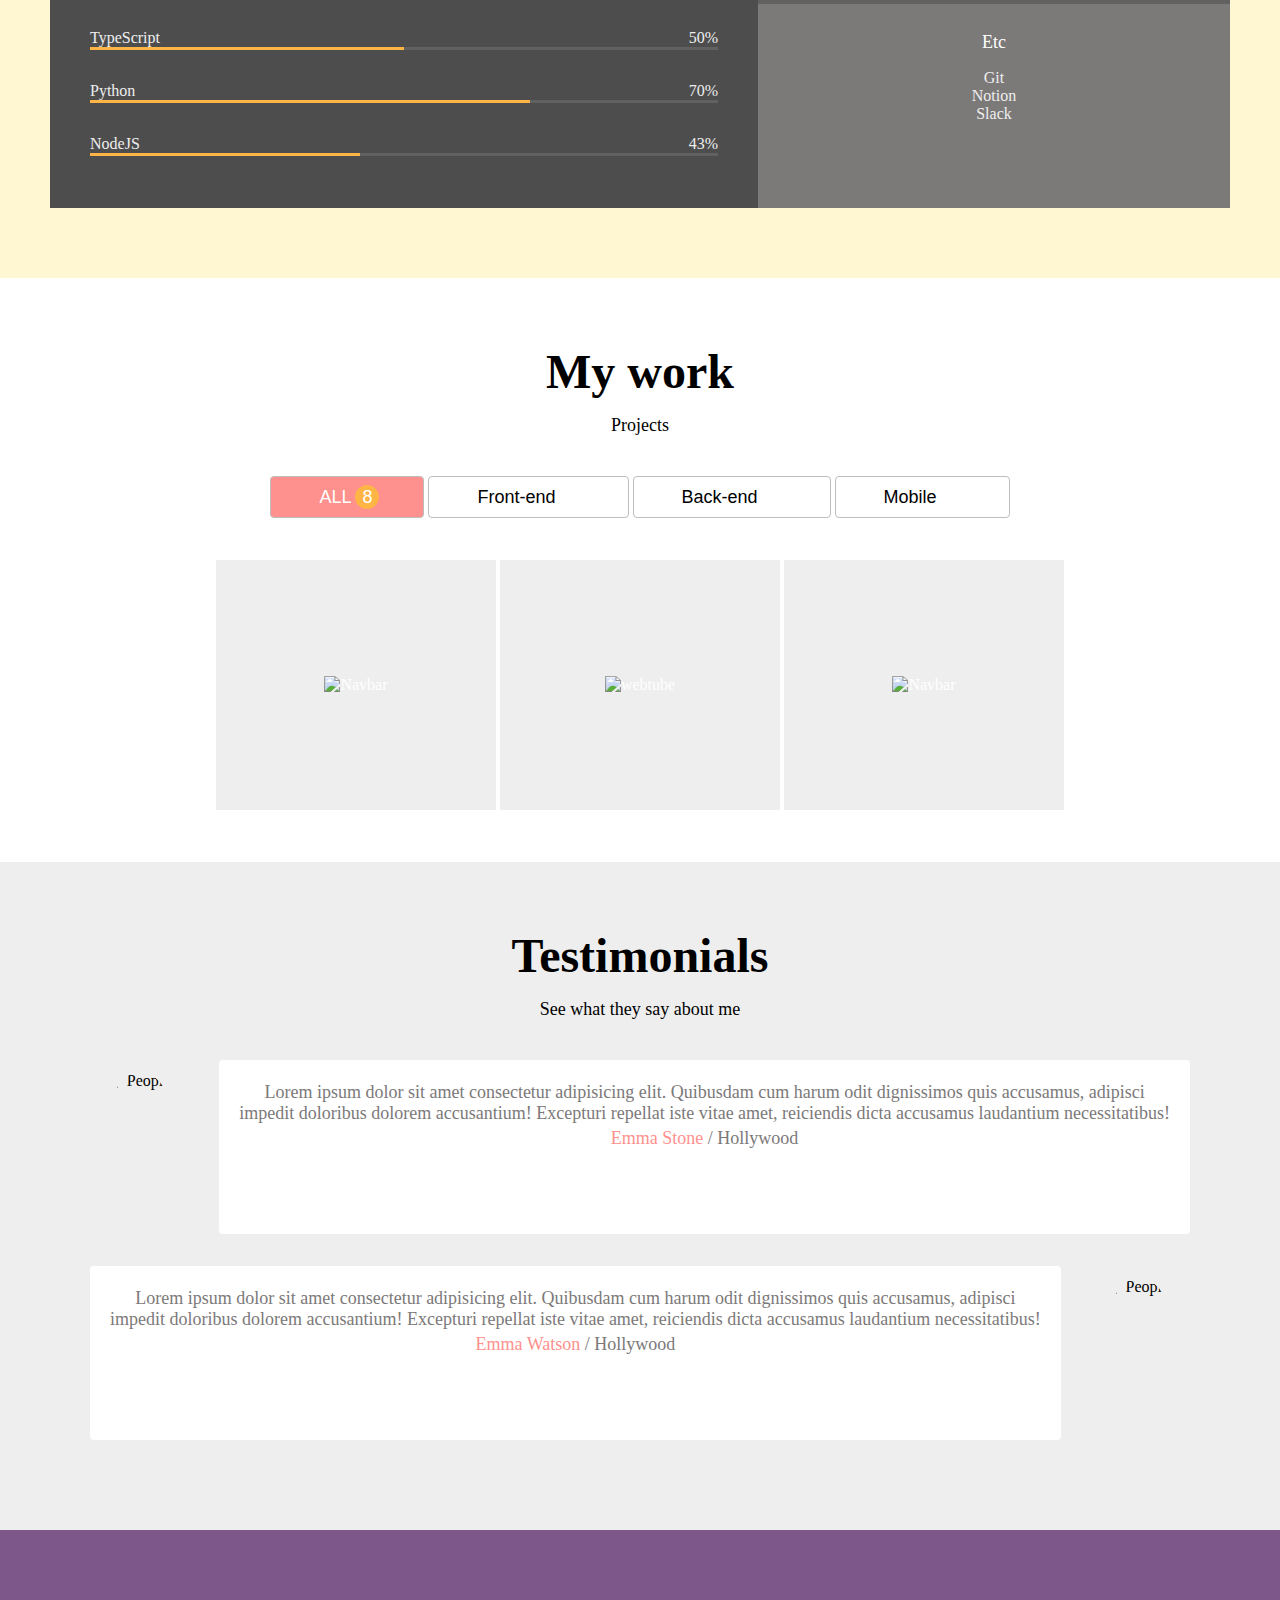
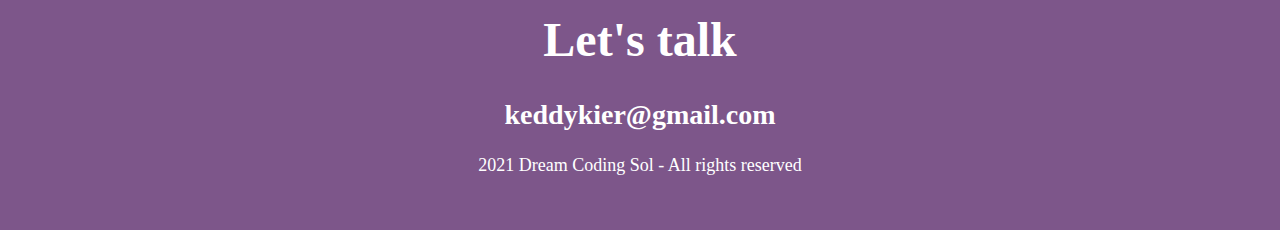
==== commit e9f04c2d: "JS: remove active from nav" ====
--- a/portfolio/index.html
+++ b/portfolio/index.html
@@ -24,7 +24,7 @@
         </div>
         <div class="navbar__menu">
             <ul class="navbar__menu">
-                <li class="navbar__menu__item active" data-link="#home">Home</li>
+                <li class="navbar__menu__item" data-link="#home">Home</li>
                 <li class="navbar__menu__item" data-link="#about">About</li>
                 <li class="navbar__menu__item" data-link="#skills">Skills</li>
                 <li class="navbar__menu__item" data-link="#work">My Work</li>
@@ -39,10 +39,12 @@
     </nav>
     <!-- Home -->
     <section id="home">
+        <div class="home__container">
         <img src="img/profile.png" alt="Sol's profile photo" class="home__avatar">
         <h1 class="home_title">Hello, <br/>I'm Dream Coder</h1>
         <h2 class="home_description">뚝딱뚝딱 페이지 작성하는 코더 SOL</h2>
-        <button class="home_contact">Contact Me</button>
+        <button class="home_contact" data-link="#contact">Contact Me</button>
+        </div>
     </section>
     <!-- About me -->
     <section id="about" class="section section__container">
@@ -186,28 +188,28 @@
             <h1>My work</h1>
         <h3>Projects</h3>
         <div class="work__categories">
-            <button class="category__btn">ALL<span class="category__count">8</span></button>
-            <button class="category__btn">Front-end<span class="category__count">3</button>
-            <button class="category__btn">Back-end<span class="category__count">2</button>
-            <button class="category__btn">Mobile<span class="category__count">1</button>
+            <button class="category__btn selected" data-filter="*">ALL<span class="category__count">8</span></button>
+            <button class="category__btn" data-filter="front-end">Front-end<span class="category__count">3</button>
+            <button class="category__btn" data-filter="back-end">Back-end<span class="category__count">2</button>
+            <button class="category__btn" data-filter="mobile">Mobile<span class="category__count">1</button>
         </div>
 
         <div class="work__projects">
-            <a href="" class="project" target=blank>
+            <a href="" class="project" target=blank data-type="front-end">
             <img class="project__img" src="img/projects/navbar.png" alt="Navbar">
             <div class="project__description">
                 <h3>Navbar</h3>
                 <span>make a Dynamic Navbar</span>
             </div>
             </a>
-            <a href="" class="project" target=blank>
+            <a href="" class="project" target=blank data-type="back-end">
                 <img class="project__img" src="img/projects/webtube.png" alt="webtube">
                 <div class="project__description">
                     <h3>Webtube</h3>
                     <span>make a Mobile Webtube</span>
             </div>
             </a>
-            <a href="" class="project" target=blank>
+            <a href="" class="project" target=blank data-type="mobile">
                 <img class="project__img" src="img/projects/navbar.png" alt="Navbar">
                 <div class="project__description">
                     <h3>Navbar</h3>
@@ -252,5 +254,10 @@
     </div>
     <p class="contact__rights">2021 Dream Coding Sol - All rights reserved</p>
     </section>
+
+    <!-- Arrow up -->
+    <button class="arrow-up">
+        <i class="fas fa-arrow-up"></i>
+    </button>
 </body>
 </html>--- a/portfolio/style.css
+++ b/portfolio/style.css
@@ -119,12 +119,12 @@
   margin: 0 4px;
   cursor: pointer;
   border-radius: var(--size-border-radius);
-}
-.navbar__menu__item.active {
-  border: 1px solid var(--color-white);
+  border: 1px solid transparent;
   border-radius: var(--size-border-radius);
 }
+
 .navbar__menu__item:hover {
+  border-color: var(--color-white);
   background-color: var(--color-dark-pink);
 }
 
@@ -143,6 +143,7 @@
   padding-top: 120px;
   text-align: center;
 }
+
 .home__avatar {
   width: 250px;
   height: 250px;
@@ -292,12 +293,12 @@
   font-size: var(--font-regular);
   padding: 8px 48px;
 }
-.category__btn.active,
+.category__btn.selected,
 .category__btn:hover {
   background-color: var(--color-pink);
   color: var(--color-white);
 }
-.category__btn.active .category__count,
+.category__btn.selected .category__count,
 .category__btn:hover .category__count {
   opacity: 1;
   top: 0;
@@ -321,8 +322,13 @@
   display: flex;
   flex-wrap: wrap;
   justify-content: center;
-}
-
+  opacity: 1;
+  transition: all var(--animation-duration) ease-out;
+}
+.work__projects.anim-out {
+  opacity: 0;
+  transform: scale(0.96) translateY(40px);
+}
 .project {
   position: relative;
   display: flex;
@@ -332,6 +338,9 @@
   height: 250px;
   margin: 2px;
   background-color: var(--color-light-white);
+}
+.project.invisible {
+  display: none;
 }
 .project__img {
   max-width: 100%;
@@ -430,6 +439,26 @@
   color: var(--color-yellow);
 }
 
+/* Scroll */
+.arrow-up {
+  position: fixed;
+  bottom: 50px;
+  right: 50px;
+  width: 70px;
+  height: 70px;
+  font-size: 50px;
+  color: var(--color-white);
+  background-color: var(--color-violet);
+  border-radius: 50%;
+  opacity: 0;
+  pointer-events: none;
+  transition: all var(--animation-duration) ease-in;
+}
+.arrow-up.visible {
+  opacity: 1;
+  pointer-events: auto;
+}
+
 /* For below 768px screen width */
 @media screen and (max-width: 768px) {
   .navbar__toggle-btn {
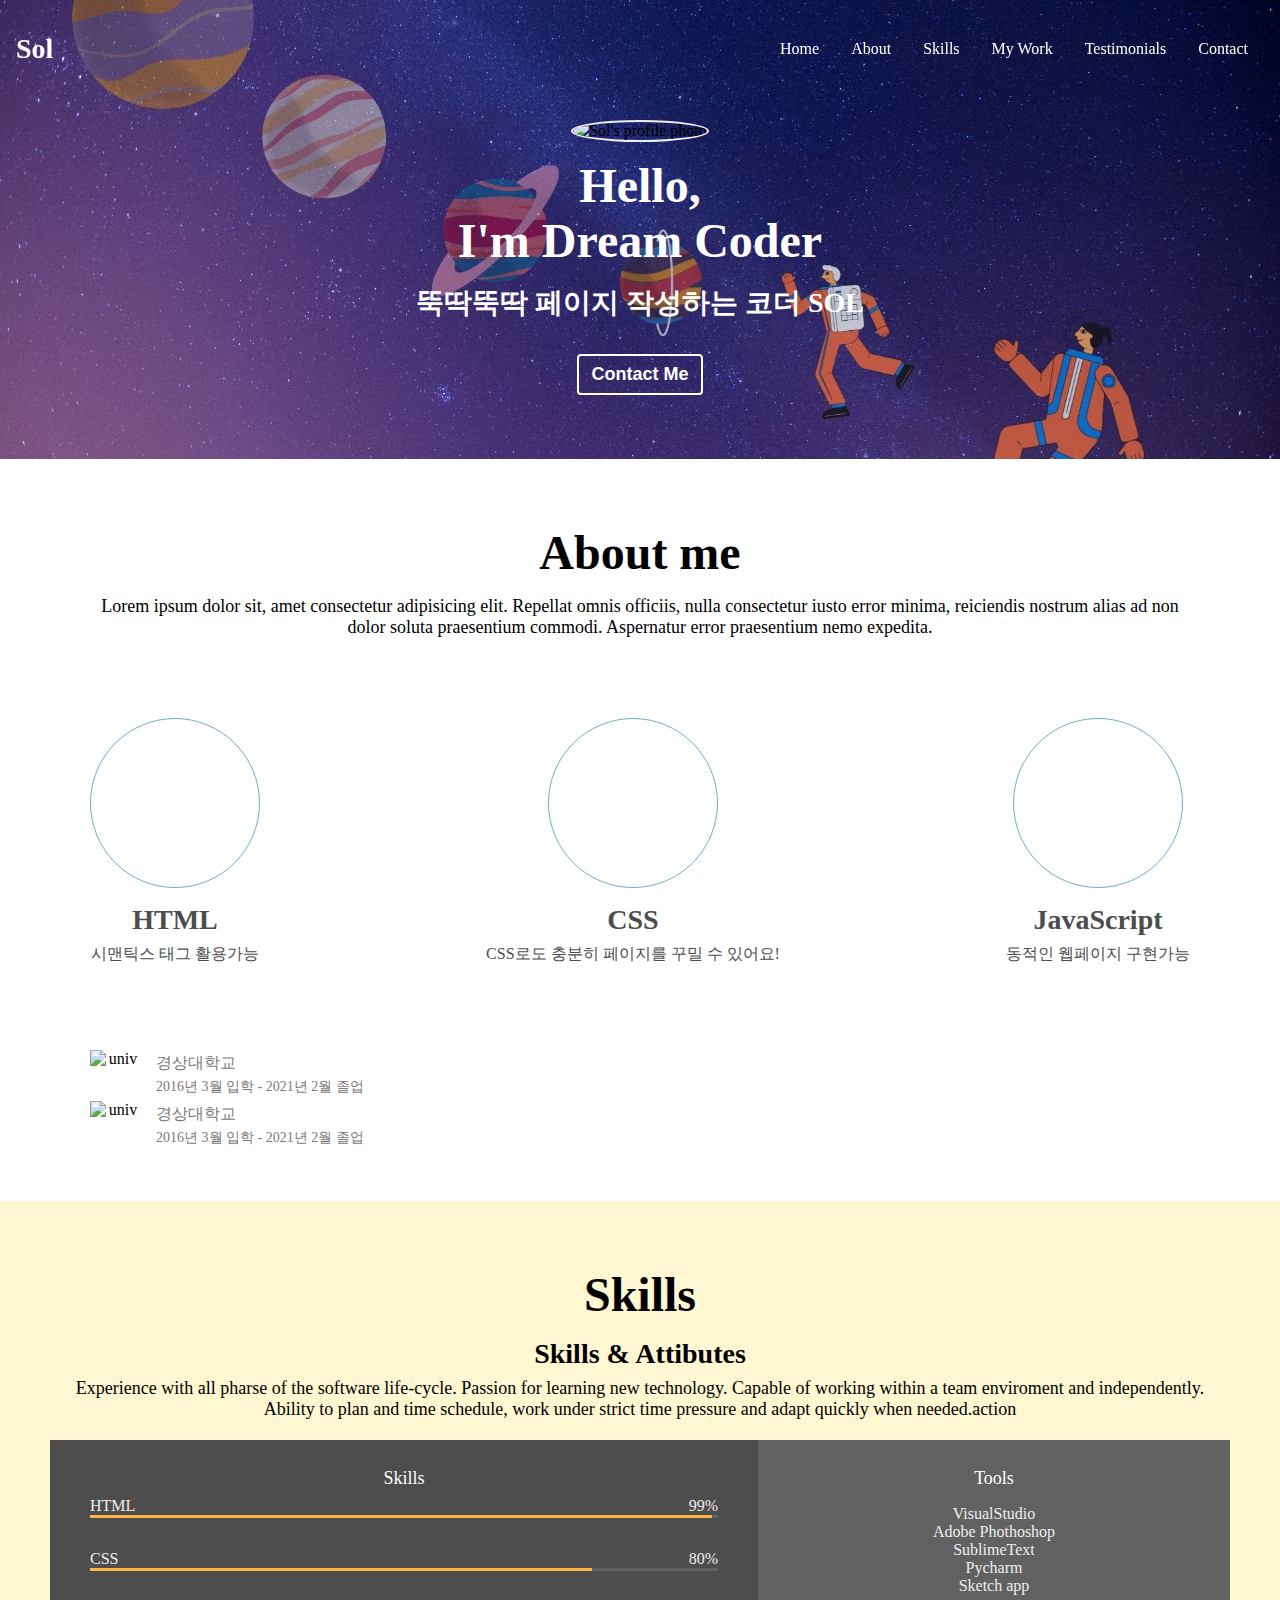
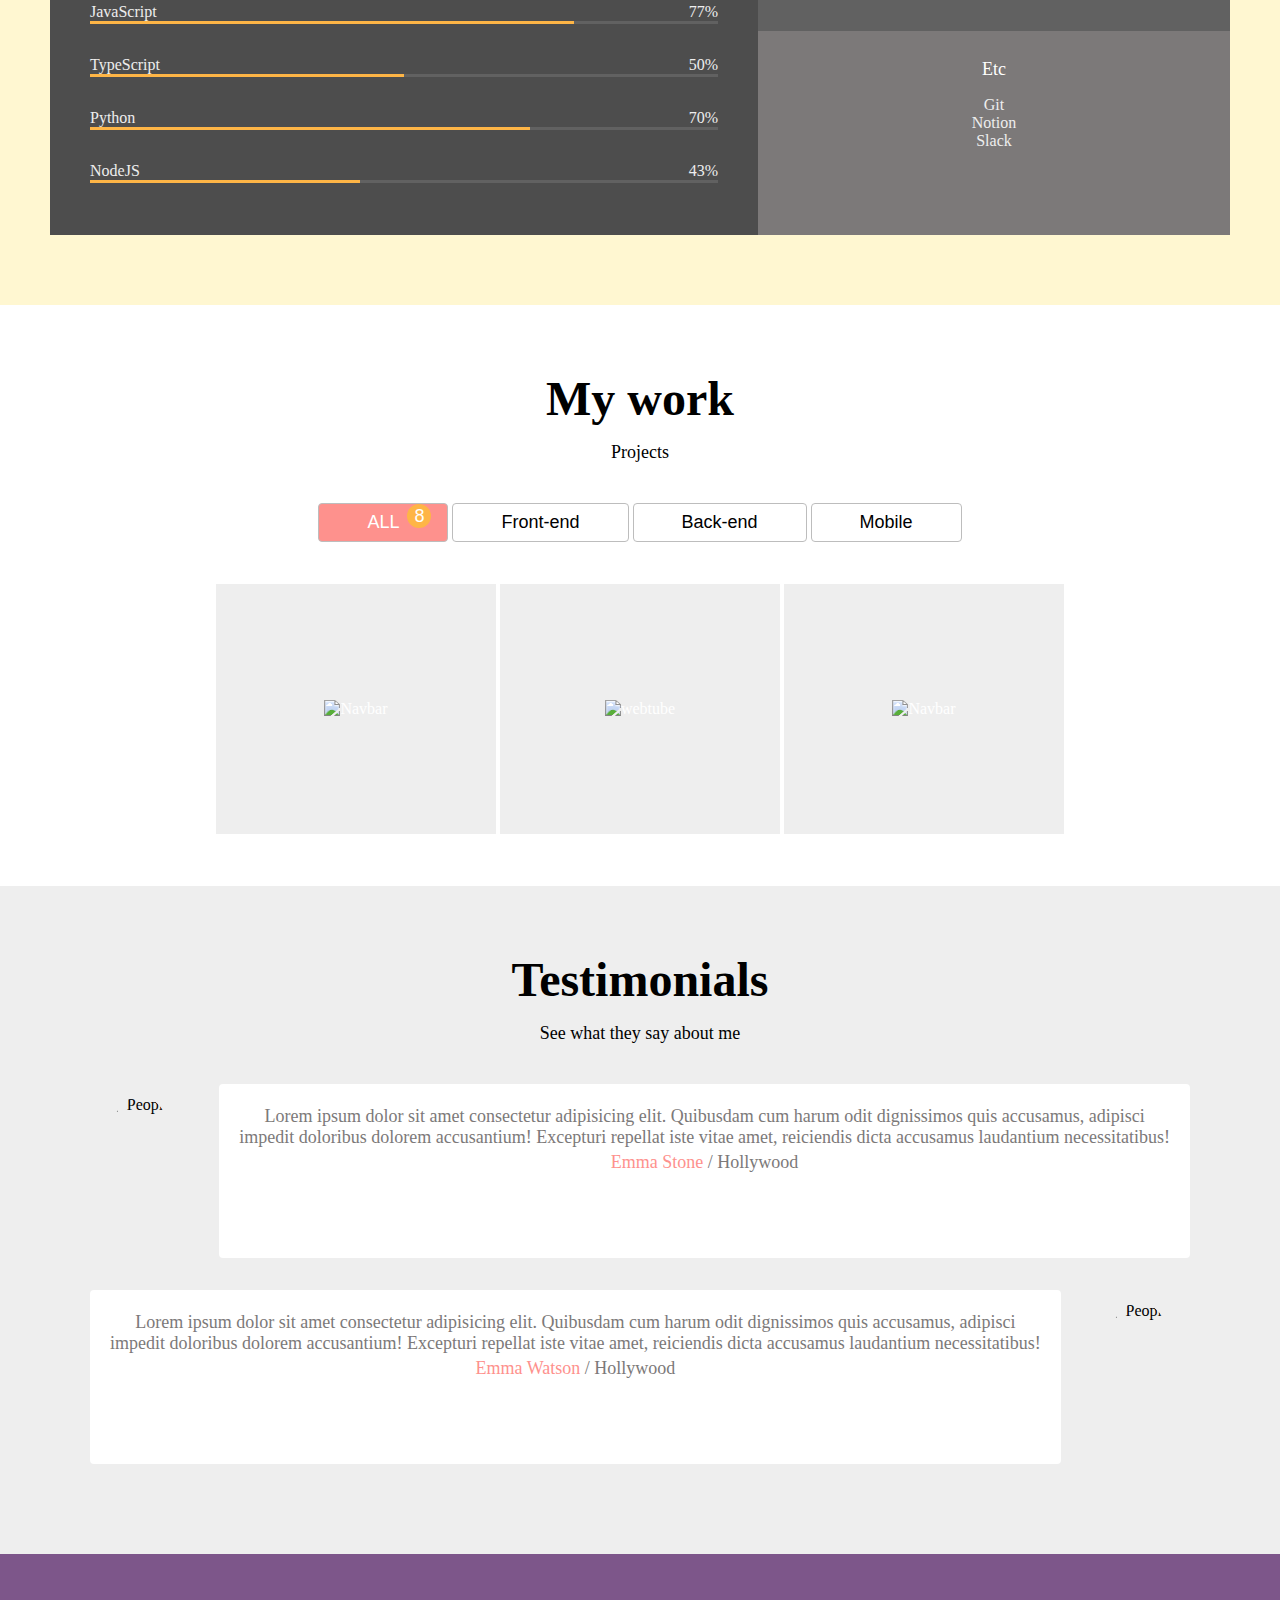
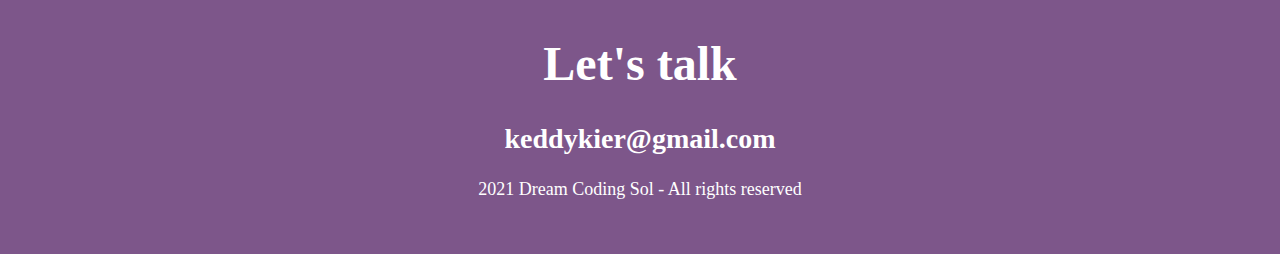
==== commit d3572c5e: "JS:menu active 1" ====
--- a/portfolio/index.html
+++ b/portfolio/index.html
@@ -22,7 +22,6 @@
             <i class="fab fa-diaspora"></i>
             <a href="#">Sol</a>
         </div>
-        <div class="navbar__menu">
             <ul class="navbar__menu">
                 <li class="navbar__menu__item" data-link="#home">Home</li>
                 <li class="navbar__menu__item" data-link="#about">About</li>
@@ -31,197 +30,195 @@
                 <li class="navbar__menu__item" data-link="#testimonials">Testimonials</li>
                 <li class="navbar__menu__item" data-link="#contact">Contact</li>
             </ul>
-        </div>
         <!-- Toggle Button -->
-        <button class="navbar__toggle-btn">
-            <i class="fas fa-bars"></i>
-        </button>
-    </nav>
+            <button class="navbar__toggle-btn">
+                <i class="fas fa-bars"></i>
+            </button>
+        </nav>
     <!-- Home -->
     <section id="home">
         <div class="home__container">
-        <img src="img/profile.png" alt="Sol's profile photo" class="home__avatar">
-        <h1 class="home_title">Hello, <br/>I'm Dream Coder</h1>
-        <h2 class="home_description">뚝딱뚝딱 페이지 작성하는 코더 SOL</h2>
-        <button class="home_contact" data-link="#contact">Contact Me</button>
+            <img src="img/profile.png" alt="Sol's profile photo" class="home__avatar">
+            <h1 class="home_title">Hello, <br/>I'm Dream Coder</h1>
+            <h2 class="home_description">뚝딱뚝딱 페이지 작성하는 코더 SOL</h2>
+            <button class="home_contact" data-link="#contact">Contact Me</button>
         </div>
     </section>
     <!-- About me -->
     <section id="about" class="section section__container">
         <h1>About me</h1>
-        <p>Lorem ipsum dolor sit, amet consectetur adipisicing elit. Repellat omnis officiis, 
+        <p>
+            Lorem ipsum dolor sit, amet consectetur adipisicing elit. Repellat omnis officiis, 
             nulla consectetur iusto error minima, reiciendis nostrum alias ad non dolor soluta praesentium commodi. 
-            Aspernatur error praesentium nemo expedita.</p>
-            <div class="about__majors">
-                <div class="major">
-                    <div class="major__icon">
-                        <i class="fab fa-html5"></i>
-                    </div>
-                    <div class="major__title">HTML</div>
-                    <div class="major__description">시맨틱스 태그 활용가능</div>
-                </div>
-            
-                <div class="major">
-                    <div class="major__icon">
-                        <i class="fab fa-css3-alt"></i>
-                    </div>
-                    <div class="major__title">CSS</div>
-                    <div class="major__description">CSS로도 충분히 페이지를 꾸밀 수 있어요!</div>
-                </div>
-                <div class="major">
-                    <div class="major__icon">
-                        <i class="fab fa-js-square"></i>
-                    </div>
-                <div class="major__title">JavaScript</div>
-                <div class="major__description">동적인 웹페이지 구현가능</div>
-                </div>
-             </div>
-    <div class="about__jobs">
+            Aspernatur error praesentium nemo expedita.
+        </p>
+        <div class="about__majors">
+            <div class="major">
+                <div class="major__icon">
+                    <i class="fab fa-html5"></i>
+                </div>
+                <h2 class="major__title">HTML</h2>
+                <div class="major__description">시맨틱스 태그 활용가능</div>
+                </div>
+            <div class="major">
+                <div class="major__icon">
+                    <i class="fab fa-css3-alt"></i>
+                </div>
+                <h2 class="major__title">CSS</h2>
+                <p class="major__description">CSS로도 충분히 페이지를 꾸밀 수 있어요!</p>
+                </div>
+            <div class="major">
+                <div class="major__icon">
+                    <i class="fab fa-js-square"></i>
+                </div>
+                <h2 class="major__title">JavaScript</h2>
+                <p class="major__description">동적인 웹페이지 구현가능</p>
+            </div>
+        </div>
+        <div class="about__jobs">
+            <div class="job">
+                <img src="img/univ.png" alt="univ" class="job__logo">
+                <div class="job__description">
+                <p class="job__name">경상대학교</p>
+                <p class="job__period">2016년 3월 입학 - 2021년 2월 졸업</p>
+            </div>
+        </div>
         <div class="job">
             <img src="img/univ.png" alt="univ" class="job__logo">
             <div class="job__description">
-            <p class="job__name">경상대학교</p>
-            <p class="job__period">2016년 3월 입학 - 2021년 2월 졸업</p>
-            </div>
-        </div>
-        <div class="job">
-        <img src="img/univ.png" alt="univ" class="job__logo">
-        <div class="job__description">
-            <p class="job__name">경상대학교</p>
-            <p class="job__period">2016년 3월 입학 - 2021년 2월 졸업</p>
-        </div>
-        </div>
-    </div>    
-</section>
+                <p class="job__name">경상대학교</p>
+                <p class="job__period">2016년 3월 입학 - 2021년 2월 졸업</p>
+            </div>
+        </div>     
+    </section>
     <!-- Skills -->
     <section id="skills" class="section">
         <div class="section__container">
-        <h1>Skills</h1>
-        <h2>Skills & Attibutes</h2>
-        <p>Experience with all pharse of the software life-cycle. Passion for learning new technology.
-            Capable of working within a team enviroment and independently. Ability to plan and time schedule, work under strict time pressure and adapt quickly when needed.action
-        </p>
-        <div class="skillset">
-            <div class="skillset__left">
-                <h3 class="skillset__title">Skills</h3>
-                <div class="skill">
-                    <div class="skill__description">
-                        <span>HTML</span>
-                        <span>99%</span>
-                    </div>
-                    <div class="skill__bar">
-                        <div class="skill__value" style="width: 99%;"></div>
-                    </div>
-                </div>
-                <div class="skill">
-                    <div class="skill__description">
-                        <span>CSS</span>
-                        <span>80%</span>
-                    </div>
-                    <div class="skill__bar">
-                        <div class="skill__value" style="width: 80%";></div>
-                    </div>
-                </div>
-                <div class="skill">
-                    <div class="skill__description">
-                        <span>JavaScript</span>
-                        <span>77%</span>
-                    </div>
-                    <div class="skill__bar">
-                        <div class="skill__value" style="width: 77%";></div>
-                    </div>
-                </div>
-                <div class="skill">
-                    <div class="skill__description">
-                        <span>TypeScript</span>
-                        <span>50%</span>
-                    </div>
-                    <div class="skill__bar">
-                        <div class="skill__value" style="width: 50%";></div>
-                    </div>
-                </div>
-                <div class="skill">
-                    <div class="skill__description">
-                        <span>Python</span>
-                        <span>70%</span>
-                    </div>
-                    <div class="skill__bar">
-                        <div class="skill__value" style="width: 70%";></div>
-                    </div>
-                </div>
-                <div class="skill">
-                    <div class="skill__description">
-                        <span>NodeJS</span>
-                        <span>43%</span>
-                    </div>
-                    <div class="skill__bar">
-                        <div class="skill__value" style="width: 43%";></div>
-                    </div>
-                </div>
-            </div>
-            <div class="skillset__right">
-                <div class="tools">
-                    <h3 class="skillset__title">Tools</h3>
-                    <ul class="tools_list">
-                        <li><span>VisualStudio</span></li>
-                        <li><span>Adobe Phothoshop</span></li>
-                        <li><span>SublimeText</span></li>
-                        <li><span>Pycharm</span></li>
-                        <li><span>Sketch app</span></li>
-                    </ul>
-                </div>
-                <div class="etc">
-                    <h3 class="skillset__title">Etc</h3>
-                    <ul class="etc__list">
-                        <li><span>Git</span></li>
-                        <li><span>Notion</span></li>
-                        <li><span>Slack</span></li>
-                    </ul>
-                </div>
-            </div>
-        </div>
-    </div>
+            <h1>Skills</h1>
+            <h2>Skills & Attibutes</h2>
+            <p>Experience with all pharse of the software life-cycle. Passion for learning new technology.
+                Capable of working within a team enviroment and independently. Ability to plan and time schedule, work under strict time pressure and adapt quickly when needed.action
+            </p>
+            <div class="skillset">
+                <div class="skillset__left">
+                    <h3 class="skillset__title">Skills</h3>
+                    <div class="skill">
+                        <div class="skill__description">
+                            <span>HTML</span>
+                            <span>99%</span>
+                        </div>
+                        <div class="skill__bar">
+                            <div class="skill__value" style="width: 99%;"></div>
+                        </div>
+                    </div>
+                    <div class="skill">
+                        <div class="skill__description">
+                            <span>CSS</span>
+                            <span>80%</span>
+                        </div>
+                        <div class="skill__bar">
+                            <div class="skill__value" style="width: 80%";></div>
+                        </div>
+                    </div>
+                    <div class="skill">
+                        <div class="skill__description">
+                            <span>JavaScript</span>
+                            <span>77%</span>
+                        </div>
+                        <div class="skill__bar">
+                            <div class="skill__value" style="width: 77%";></div>
+                        </div>
+                    </div>
+                    <div class="skill">
+                        <div class="skill__description">
+                            <span>TypeScript</span>
+                            <span>50%</span>
+                        </div>
+                        <div class="skill__bar">
+                            <div class="skill__value" style="width: 50%";></div>
+                        </div>
+                    </div>
+                    <div class="skill">
+                        <div class="skill__description">
+                            <span>Python</span>
+                            <span>70%</span>
+                        </div>
+                        <div class="skill__bar">
+                            <div class="skill__value" style="width: 70%";></div>
+                        </div>
+                    </div>
+                    <div class="skill">
+                        <div class="skill__description">
+                            <span>NodeJS</span>
+                            <span>43%</span>
+                        </div>
+                        <div class="skill__bar">
+                            <div class="skill__value" style="width: 43%";></div>
+                        </div>
+                    </div>
+                </div>
+                <div class="skillset__right">
+                    <div class="tools">
+                        <h3 class="skillset__title">Tools</h3>
+                        <ul class="tools_list">
+                            <li><span>VisualStudio</span></li>
+                            <li><span>Adobe Phothoshop</span></li>
+                            <li><span>SublimeText</span></li>
+                            <li><span>Pycharm</span></li>
+                            <li><span>Sketch app</span></li>
+                        </ul>
+                    </div>
+                    <div class="etc">
+                        <h3 class="skillset__title">Etc</h3>
+                        <ul class="etc__list">
+                            <li><span>Git</span></li>
+                            <li><span>Notion</span></li>
+                            <li><span>Slack</span></li>
+                        </ul>
+                    </div>
+                </div>
+            </div>
+        </div>
     </section>
     <!-- Work -->
     <section id="work" class="section">
         <div class="section__container">
             <h1>My work</h1>
-        <h3>Projects</h3>
-        <div class="work__categories">
-            <button class="category__btn selected" data-filter="*">ALL<span class="category__count">8</span></button>
-            <button class="category__btn" data-filter="front-end">Front-end<span class="category__count">3</button>
-            <button class="category__btn" data-filter="back-end">Back-end<span class="category__count">2</button>
-            <button class="category__btn" data-filter="mobile">Mobile<span class="category__count">1</button>
-        </div>
-
-        <div class="work__projects">
-            <a href="" class="project" target=blank data-type="front-end">
-            <img class="project__img" src="img/projects/navbar.png" alt="Navbar">
-            <div class="project__description">
-                <h3>Navbar</h3>
-                <span>make a Dynamic Navbar</span>
-            </div>
-            </a>
-            <a href="" class="project" target=blank data-type="back-end">
-                <img class="project__img" src="img/projects/webtube.png" alt="webtube">
-                <div class="project__description">
-                    <h3>Webtube</h3>
-                    <span>make a Mobile Webtube</span>
-            </div>
-            </a>
-            <a href="" class="project" target=blank data-type="mobile">
-                <img class="project__img" src="img/projects/navbar.png" alt="Navbar">
-                <div class="project__description">
-                    <h3>Navbar</h3>
-                    <span>make a Dynamic Navbar</span>
-            </div>
-            </a>
-        </div>
+            <h3>Projects</h3>
+            <div class="work__categories">
+                <button class="category__btn selected" data-filter="*">ALL<span class="category__count">8</span></button>
+                <button class="category__btn" data-filter="front-end">Front-end<span class="category__count">3</button>
+                <button class="category__btn" data-filter="back-end">Back-end<span class="category__count">2</button>
+                <button class="category__btn" data-filter="mobile">Mobile<span class="category__count">1</button>
+            </div>
+            <div class="work__projects">
+                <a href="" class="project" target=blank data-type="front-end">
+                    <img class="project__img" src="img/projects/navbar.png" alt="Navbar">
+                    <div class="project__description">
+                        <h3>Navbar</h3>
+                        <span>make a Dynamic Navbar</span>
+                    </div>
+                </a>
+                <a href="" class="project" target=blank data-type="back-end">
+                    <img class="project__img" src="img/projects/webtube.png" alt="webtube">
+                    <div class="project__description">
+                        <h3>Webtube</h3>
+                        <span>make a Mobile Webtube</span>
+                </div>
+                </a>
+                <a href="" class="project" target=blank data-type="mobile">
+                    <img class="project__img" src="img/projects/navbar.png" alt="Navbar">
+                    <div class="project__description">
+                        <h3>Navbar</h3>
+                        <span>make a Dynamic Navbar</span>
+                </div>
+                </a>
+            </div>
     </section>
     <!-- Testminoals -->
     <section id="testimonials" class="section">
-        <div class="section__container">
-            <h1>Testimonials</h1>
+    <div class="section__container">
+        <h1>Testimonials</h1>
         <h3>See what they say about me</h3>
         <div class="testimonials">
             <div class="testimonial">
@@ -237,22 +234,20 @@
                     <p class="name"><a href="">Emma Watson</a> / Hollywood</p>
                 </div>
                 <img src="img/people/emmawatson.jpeg" alt="People" class="testimonial__avatar">
-                
-            </div>
-        </div>
-        </div>
-        </div>
+            </div>
+        </div>
+    </div>
     </section>
     <!-- Contact -->
     <section id="contact" class="section">
-        <h1 class="contact__title">Let's talk</h1>
-        <h2 class="contact__email">keddykier@gmail.com</h2>
-        <div class="contact__links">
-        <a href="https://github.com/EomNamyoung" target="_blank">
-            <i class="fab fa-github"></i>
-        </a>
-    </div>
-    <p class="contact__rights">2021 Dream Coding Sol - All rights reserved</p>
+            <h1 class="contact__title">Let's talk</h1>
+            <h2 class="contact__email">keddykier@gmail.com</h2>
+            <div class="contact__links">
+            <a href="https://github.com/EomNamyoung" target="_blank">
+                <i class="fab fa-github"></i>
+            </a>
+        </div>
+        <p class="contact__rights">2021 Dream Coding Sol - All rights reserved</p>
     </section>
 
     <!-- Arrow up -->
--- a/portfolio/style.css
+++ b/portfolio/style.css
@@ -42,7 +42,6 @@
 body {
   margin: 0;
   font-family: "Open Sans" sans-serif;
-  cursor: default;
 }
 a {
   text-decoration: none;
@@ -97,7 +96,6 @@
   justify-content: space-between;
   background-color: transparent;
   align-items: center;
-  color: var(--color-white);
   padding: 16px;
   transition: all var(--animation-duration) ease-in-out;
   z-index: 1;
@@ -109,6 +107,7 @@
 .navbar__logo {
   font-size: var(--font-medium);
   font-weight: var(--weight-semi-bold);
+  color: var(--color-white);
 }
 .navbar__menu {
   display: flex;
@@ -117,12 +116,13 @@
 .navbar__menu__item {
   padding: 8px 12px;
   margin: 0 4px;
+  color: var(--color-white);
   cursor: pointer;
   border-radius: var(--size-border-radius);
-  border: 1px solid transparent;
-  border-radius: var(--size-border-radius);
-}
-
+}
+.navbar__menu__item.active {
+  border: 1px solid var(--color-white);
+}
 .navbar__menu__item:hover {
   border-color: var(--color-white);
   background-color: var(--color-dark-pink);
@@ -130,8 +130,8 @@
 
 .navbar__toggle-btn {
   position: absolute;
-  right: 32px;
-  top: 18px;
+  right: 24px;
+  top: 32px;
   font-size: 24px;
   color: var(--color-white);
   display: none;
@@ -164,6 +164,9 @@
   border: 2px solid var(--color-white);
   border-radius: var(--size-border-radius);
   color: var(--color-white);
+}
+.home_contact:hover {
+  background-color: var(--color-orange);
 }
 /* Section common */
 .section {
@@ -193,7 +196,7 @@
   margin: auto;
   border: 1px solid var(--color-blue);
   border-radius: 50%;
-  margin-bottom: 15px;
+  margin-bottom: 16px;
   color: var(--color-blue);
 }
 .major__icon i {
@@ -204,6 +207,7 @@
   color: var(--color-pink);
   transform: rotate(-30deg) scale(1.1);
 }
+
 .major__title,
 .major__description {
   color: var(--color-dark-grey);
@@ -292,6 +296,7 @@
   border-radius: var(--size-border-radius);
   font-size: var(--font-regular);
   padding: 8px 48px;
+  position: relative;
 }
 .category__btn.selected,
 .category__btn:hover {
@@ -311,9 +316,9 @@
   height: 24px;
   line-height: 24px;
   display: inline-block;
-  position: relative;
+  position: absolute;
   top: -20px;
-  left: 4px;
+  right: 16px;
   opacity: 0;
   transition: all var(--animation-duration) ease;
 }
@@ -345,7 +350,9 @@
 .project__img {
   max-width: 100%;
   max-height: 100%;
-}
+  align-self: center;
+}
+
 .project__description {
   position: absolute;
   background-color: var(--color-black);
@@ -365,16 +372,16 @@
   transform: translateY(0px);
 }
 .project__description h3 {
-  color: var(--color-white);
+  color: var(--color-orange);
 }
 .project__description h3:after {
   content: "";
   display: block;
   position: relative;
   left: 50%;
-  width: 25px;
+  width: 50px;
   height: 2px;
-  margin-left: -12px;
+  transform: translateX(-50%);
   margin-top: 8px;
   background-color: var(--color-dark-white);
 }
@@ -461,12 +468,27 @@
 
 /* For below 768px screen width */
 @media screen and (max-width: 768px) {
+  :root {
+    /* Font size */
+    --font-large: 30px;
+    --font-medium: 18px;
+    --font-regular: 16px;
+    --font-small: 14px;
+    --font-micro: 12px;
+  }
   .navbar__toggle-btn {
     display: block;
+    top: 16px;
+    right: 16px;
+    font-size: var(--font-medium);
   }
   #navbar {
     flex-direction: column;
     align-items: flex-start;
+    background-color: var(--color-violet);
+  }
+  #navbar.navbar--dark {
+    padding: 16px;
   }
   .navbar__menu {
     flex-direction: column;
@@ -474,20 +496,54 @@
     width: 100%;
     display: none;
   }
+
+  .navbar__menu.open {
+    display: block;
+  }
+  .section {
+    padding: 16px;
+    padding-top: 40px;
+  }
   .about__majors {
     flex-direction: column;
+    margin-top: 30px;
+    margin-bottom: 0;
   }
   .major {
-    margin-bottom: 38px;
+    margin-bottom: 30px;
   }
   .skillset {
     flex-direction: column;
   }
+  .category__btn {
+    margin: 4px 0;
+    width: 100%;
+  }
   .project {
     flex-grow: 1;
   }
+  .testimonial {
+    flex-direction: column;
+    align-items: center;
+  }
   .testimonial__avatar {
-    width: 80px;
-    height: 80px;
-  }
-}
+    width: 120px;
+    height: 120px;
+  }
+  .testimonial__avatar:nth-child(even),
+  .testimonial__avatar:nth-child(odd) {
+    margin: 0;
+    margin-bottom: 8px;
+  }
+  .testimonial__speech-bubble {
+    order: 1;
+  }
+  .arrow-up {
+    width: 50px;
+    height: 50px;
+    font-size: 30px;
+    line-height: 50px;
+    right: 16px;
+    bottom: 16px;
+  }
+}
